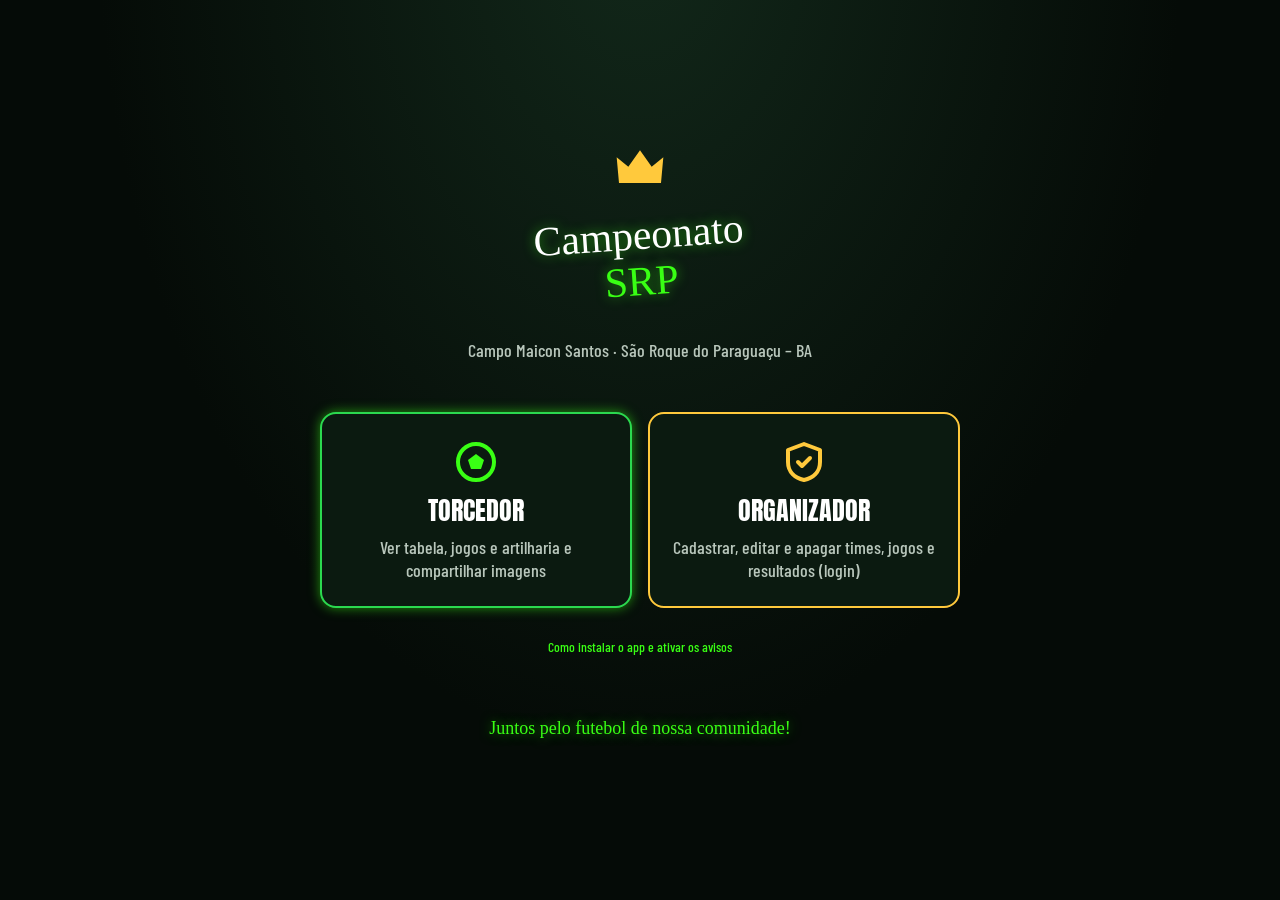
==== index.html @ 354c165e "Tutorial visual para instalar o app e ativar avisos (iPhone e Android) - instalar.html + js/paginas/" ====
<!DOCTYPE html>
<html lang="pt-BR">
<head>
  <meta charset="UTF-8">
  <meta name="viewport" content="width=device-width, initial-scale=1">
  <meta name="theme-color" content="#050B07">
  <meta name="description" content="Tabela, jogos e artilharia do Campeonato SRP – São Roque do Paraguaçu (BA)">
  <meta property="og:type" content="website">
  <meta property="og:title" content="Campeonato SRP">
  <meta property="og:description" content="Tabela, jogos e artilharia em tempo real.">
  <link rel="manifest" href="manifest.webmanifest">
  <link rel="apple-touch-icon" href="assets/icones/icone-192.png">
  <title>Campeonato SRP</title>
  <link rel="preconnect" href="https://fonts.googleapis.com">
  <link rel="preconnect" href="https://fonts.gstatic.com" crossorigin>
  <link href="https://fonts.googleapis.com/css2?family=Anton&family=Barlow+Condensed:wght@500;700;800&family=Permanent+Marker&display=swap" rel="stylesheet">
  <link rel="stylesheet" href="css/tokens.css">
  <link rel="stylesheet" href="css/base.css">
  <link rel="stylesheet" href="css/componentes.css">
</head>
<body class="entrada-corpo">
  <main class="entrada">
    <svg class="entrada__coroa" viewBox="0 0 24 24" aria-hidden="true"><path d="M3 18h18l1-11-5 4-5-7-5 7-5-4z" fill="currentColor"/></svg>
    <h1 class="entrada__titulo">Campeonato<br><em>SRP</em></h1>
    <p class="texto-2">Campo Maicon Santos · São Roque do Paraguaçu – BA</p>

    <div class="entrada__opcoes">
      <a class="entrada__opcao" href="inicio.html">
        <svg viewBox="0 0 24 24" aria-hidden="true"><circle cx="12" cy="12" r="9" fill="none" stroke="currentColor" stroke-width="2"/><path d="M12 8l4 3-1.5 4.5h-5L8 11z" fill="currentColor"/></svg>
        <strong>Torcedor</strong>
        <span>Ver tabela, jogos e artilharia e compartilhar imagens</span>
      </a>
      <a class="entrada__opcao entrada__opcao--adm" href="admin.html">
        <svg viewBox="0 0 24 24" aria-hidden="true"><path d="M12 3l8 3v6c0 5-3.5 8-8 9-4.5-1-8-4-8-9V6z" fill="none" stroke="currentColor" stroke-width="2" stroke-linejoin="round"/><path d="M9 12l2 2 4-4" fill="none" stroke="currentColor" stroke-width="2" stroke-linecap="round" stroke-linejoin="round"/></svg>
        <strong>Organizador</strong>
        <span>Cadastrar, editar e apagar times, jogos e resultados (login)</span>
      </a>
    </div>
    <p class="centro texto-pequeno"><a href="instalar.html">Como instalar o app e ativar os avisos</a></p>
    <p class="rodape-frase">Juntos pelo futebol de nossa comunidade!</p>
  </main>
  <script type="module" src="js/pwa.js"></script>
</body>
</html>
---- css/tokens.css ----
/* Tokens do design system (docs/05-design-system.md). Cores e fontes só via variáveis. */
:root {
  /* Fundos */
  --cor-fundo:            #050B07;
  --cor-fundo-2:          #0B1A10;
  --cor-fundo-3:          #12281A;
  --cor-cabecalho-tabela: #08140C;

  /* Verde neon (identidade) */
  --cor-primaria:         #39FF14;
  --cor-primaria-forte:   #00E33A;
  --cor-primaria-clara:   #A6FF4D;
  --cor-brilho:           0 0 12px rgba(57, 255, 20, .55);

  /* Bordas */
  --cor-borda:            #1F5C2E;
  --cor-borda-neon:       #2BD94F;

  /* Texto */
  --cor-texto:            #FFFFFF;
  --cor-texto-2:          #B9C7BC;
  --cor-texto-inverso:    #04140A;

  /* Pódio */
  --cor-ouro:             #FFC93C;
  --cor-prata:            #D9DEE3;
  --cor-bronze:           #F08A3E;

  /* Estados */
  --cor-positivo:         #39FF14;
  --cor-negativo:         #FF4D4D;
  --cor-neutro:           #B9C7BC;

  /* Sobreposições */
  --cor-overlay:          rgba(5, 11, 7, .85);

  /* Tipografia */
  --fonte-titulo:   'Permanent Marker', 'Bangers', cursive;
  --fonte-destaque: 'Anton', 'Bebas Neue', sans-serif;
  --fonte-corpo:    'Barlow Condensed', 'Oswald', sans-serif;

  /* Espaçamento e forma */
  --raio:        10px;
  --raio-grande: 16px;
  --esp-1: 4px; --esp-2: 8px; --esp-3: 12px; --esp-4: 16px; --esp-5: 24px; --esp-6: 32px;

  /* Layout */
  --altura-header: 56px;
  --altura-nav:    64px;
  --largura-max:   960px;
}
---- css/base.css ----
/* Reset, tipografia e layout geral */
*, *::before, *::after { box-sizing: border-box; }

html { -webkit-text-size-adjust: 100%; }

body {
  margin: 0;
  min-height: 100vh;
  font-family: var(--fonte-corpo);
  font-size: 18px;
  font-weight: 500;
  line-height: 1.3;
  color: var(--cor-texto);
  background:
    radial-gradient(ellipse at 50% -10%, var(--cor-fundo-3) 0%, transparent 60%),
    var(--cor-fundo);
  background-attachment: fixed;
  /* espaço para o header e a navegação inferior fixos */
  padding-top: var(--altura-header);
  padding-bottom: calc(var(--altura-nav) + var(--esp-4));
  overflow-x: hidden;
}

h1, h2, h3 { margin: 0; font-weight: 400; }
h1 { font-family: var(--fonte-titulo); font-size: 2rem; transform: rotate(-4deg); }
h2 { font-family: var(--fonte-destaque); font-size: 1.4rem; text-transform: uppercase; letter-spacing: .02em; }
h3 { font-family: var(--fonte-destaque); font-size: 1.1rem; text-transform: uppercase; }

a { color: var(--cor-primaria); text-decoration: none; }
a:hover { text-decoration: underline; }

img { max-width: 100%; display: block; }

button, input, select, textarea { font: inherit; color: inherit; }

:focus-visible { outline: 2px solid var(--cor-primaria); outline-offset: 2px; }

.conteudo {
  width: 100%;
  max-width: var(--largura-max);
  margin: 0 auto;
  padding: var(--esp-4);
}

.texto-2 { color: var(--cor-texto-2); }
.texto-pequeno { font-size: .85rem; }
.centro { text-align: center; }
.oculto { display: none !important; }

.sr-only {
  position: absolute; width: 1px; height: 1px; margin: -1px; padding: 0;
  overflow: hidden; clip: rect(0, 0, 0, 0); white-space: nowrap; border: 0;
}

@media (min-width: 768px) {
  body { padding-bottom: var(--esp-5); }
}
---- css/componentes.css ----
/* Header, navegação, cards, tabela, botões, toast, escudo */

/* ---------- Header ---------- */
.header {
  position: fixed; top: 0; left: 0; right: 0; z-index: 50;
  height: var(--altura-header);
  display: flex; align-items: center; justify-content: space-between;
  padding: 0 var(--esp-4);
  background: var(--cor-cabecalho-tabela);
  border-bottom: 1px solid var(--cor-borda);
}
.header__marca {
  display: flex; align-items: center; gap: var(--esp-2);
  font-family: var(--fonte-titulo); font-size: 1.25rem; color: var(--cor-texto);
  text-shadow: var(--cor-brilho);
}
.header__marca:hover { text-decoration: none; }
.header__marca svg { width: 24px; height: 24px; color: var(--cor-ouro); }
.header__marca span em { font-style: normal; color: var(--cor-primaria); }
.header .header__nav { display: none; }

/* ---------- Navegação (inferior no mobile, topo no desktop) ---------- */
.nav {
  position: fixed; left: 0; right: 0; bottom: 0; z-index: 50;
  height: var(--altura-nav);
  display: grid; grid-template-columns: repeat(5, 1fr);
  background: var(--cor-cabecalho-tabela);
  border-top: 1px solid var(--cor-borda);
}
.nav__item {
  display: flex; flex-direction: column; align-items: center; justify-content: center;
  gap: 2px; min-height: 44px;
  font-family: var(--fonte-destaque); font-size: .8rem; text-transform: uppercase;
  color: var(--cor-texto-2);
}
.nav__item:hover { text-decoration: none; color: var(--cor-texto); }
.nav__item svg { width: 24px; height: 24px; }
.nav__item--ativo { color: var(--cor-primaria); text-shadow: var(--cor-brilho); }

@media (min-width: 768px) {
  .nav {
    position: static; height: auto; display: flex; gap: var(--esp-2);
    background: none; border: 0;
  }
  .nav__item { flex-direction: row; gap: var(--esp-2); padding: 0 var(--esp-3); font-size: 1rem; }
  .nav__item svg { width: 20px; height: 20px; }
  .nav__item--ativo { border-bottom: 2px solid var(--cor-primaria); }
  .header .header__nav { display: flex; }
  .nav--inferior { display: none; }
}

/* ---------- Faixa de título ---------- */
.faixa {
  display: inline-block;
  margin: var(--esp-3) 0;
  padding: var(--esp-2) var(--esp-5);
  background: var(--cor-primaria-forte);
  color: var(--cor-texto-inverso);
  font-family: var(--fonte-destaque); font-size: 1.3rem; font-style: italic; text-transform: uppercase;
  clip-path: polygon(2% 10%, 98% 0, 100% 50%, 97% 100%, 3% 90%, 0 45%);
}

/* ---------- Card ---------- */
.card {
  background: var(--cor-fundo-2);
  border: 1px solid var(--cor-borda);
  border-radius: var(--raio-grande);
  padding: var(--esp-4);
}
.card + .card { margin-top: var(--esp-3); }
.card--neon { border-color: var(--cor-borda-neon); box-shadow: var(--cor-brilho); }

/* ---------- Selo de status ---------- */
.selo {
  display: inline-block; padding: 2px var(--esp-2);
  border-radius: 999px; border: 1px solid var(--cor-neutro);
  font-family: var(--fonte-destaque); font-size: .7rem; text-transform: uppercase;
  color: var(--cor-neutro);
}
.selo--encerrado { color: var(--cor-primaria); border-color: var(--cor-primaria); }

/* ---------- Escudo ---------- */
.escudo { border-radius: 50%; object-fit: contain; background: var(--cor-fundo-3); flex: none; }
.escudo--32 { width: 32px; height: 32px; }
.escudo--48 { width: 48px; height: 48px; }

/* ---------- Botões ---------- */
.botao {
  display: inline-flex; align-items: center; justify-content: center; gap: var(--esp-2);
  min-height: 44px; padding: 0 var(--esp-5);
  border: 0; border-radius: var(--raio); cursor: pointer;
  background: var(--cor-primaria-forte); color: var(--cor-texto-inverso);
  font-family: var(--fonte-destaque); text-transform: uppercase; letter-spacing: .03em;
}
.botao:hover { text-decoration: none; filter: brightness(1.1); }
.botao:disabled { opacity: .4; cursor: not-allowed; filter: none; }
.botao--secundario {
  background: transparent; color: var(--cor-primaria);
  border: 1px solid var(--cor-borda-neon);
}
.botao--perigo { background: var(--cor-negativo); color: var(--cor-texto); }

.botao-compartilhar {
  position: fixed; right: var(--esp-4); bottom: calc(var(--altura-nav) + var(--esp-3)); z-index: 40;
  box-shadow: var(--cor-brilho);
}
.botao-compartilhar svg { width: 20px; height: 20px; }
@media (min-width: 768px) { .botao-compartilhar { bottom: var(--esp-5); } }

/* ---------- Tabela ---------- */
.tabela-rolagem { overflow-x: auto; border: 1px solid var(--cor-borda-neon); border-radius: var(--raio-grande); }
.tabela { width: 100%; border-collapse: collapse; }
.tabela th, .tabela td { padding: var(--esp-2); text-align: center; border-bottom: 1px solid var(--cor-borda); }
.tabela th {
  background: var(--cor-cabecalho-tabela); color: var(--cor-primaria-clara);
  font-family: var(--fonte-destaque); font-weight: 400; text-transform: uppercase;
}
.tabela tbody tr { background: var(--cor-fundo-2); }
.tabela tbody tr:hover { background: var(--cor-fundo-3); }
.tabela td.time { text-align: left; }
.tabela .pts { color: var(--cor-primaria); font-family: var(--fonte-destaque); font-size: 1.3rem; }
.tabela .positivo { color: var(--cor-positivo); }
.tabela .negativo { color: var(--cor-negativo); }
.tabela .ouro { color: var(--cor-ouro); }
.tabela .prata { color: var(--cor-prata); }
.tabela .bronze { color: var(--cor-bronze); }
@media (max-width: 400px) { .tabela .col-extra { display: none; } }

/* ---------- Carregando / aviso ---------- */
.carregando { padding: var(--esp-6); text-align: center; color: var(--cor-texto-2); }
.aviso {
  padding: var(--esp-4); border: 1px solid var(--cor-ouro); border-radius: var(--raio);
  color: var(--cor-ouro); background: var(--cor-fundo-2);
}

/* ---------- Toast ---------- */
.toast {
  position: fixed; left: 50%; bottom: calc(var(--altura-nav) + var(--esp-4)); z-index: 100;
  transform: translateX(-50%);
  max-width: calc(100vw - 2 * var(--esp-4));
  padding: var(--esp-3) var(--esp-4);
  background: var(--cor-fundo-3); border: 1px solid var(--cor-borda-neon); border-radius: var(--raio);
  box-shadow: var(--cor-brilho);
}
.toast--erro { border-color: var(--cor-negativo); }

/* ---------- Card de jogo ---------- */
.jogo__topo { display: flex; justify-content: space-between; align-items: center; margin-bottom: var(--esp-3); }
.jogo__confronto { display: grid; grid-template-columns: 1fr auto 1fr; align-items: center; gap: var(--esp-2); }
.jogo__time { display: flex; flex-direction: column; align-items: center; gap: var(--esp-1); text-align: center; font-weight: 700; text-transform: uppercase; }
.jogo__centro { display: flex; flex-direction: column; align-items: center; min-width: 72px; }
.jogo__placar { font-family: var(--fonte-destaque); font-size: 2rem; font-weight: 400; color: var(--cor-primaria); white-space: nowrap; }
.jogo__placar span, .jogo__versus { color: var(--cor-texto-2); font-family: var(--fonte-destaque); font-size: 1.4rem; }
.jogo__gols { display: grid; grid-template-columns: 1fr 1fr; gap: var(--esp-3); margin-top: var(--esp-3); padding-top: var(--esp-3); border-top: 1px solid var(--cor-borda); font-size: .95rem; color: var(--cor-texto-2); }
.jogo__gols ul { list-style: none; margin: 0; padding: 0; }
.jogo__gols ul:last-child { text-align: right; }

/* ---------- Chips de rodada ---------- */
.chips { display: flex; gap: var(--esp-2); overflow-x: auto; padding-bottom: var(--esp-2); margin-bottom: var(--esp-3); }
.chip {
  flex: none; min-width: 44px; min-height: 44px; padding: 0 var(--esp-3);
  border: 1px solid var(--cor-borda); border-radius: 999px; cursor: pointer;
  background: var(--cor-fundo-2); color: var(--cor-texto-2);
  font-family: var(--fonte-destaque); text-transform: uppercase;
}
.chip--ativo { background: var(--cor-primaria-forte); color: var(--cor-texto-inverso); border-color: var(--cor-primaria-forte); }

/* ---------- Artilharia ---------- */
.lista { list-style: none; margin: 0; padding: 0; display: grid; gap: var(--esp-2); }
.artilheiro { display: grid; grid-template-columns: 40px 1fr auto; align-items: center; gap: var(--esp-3); min-height: 56px; padding: var(--esp-2) var(--esp-3); background: var(--cor-fundo-2); border: 1px solid var(--cor-borda); border-radius: var(--raio); }
.artilheiro--ouro { border-color: var(--cor-ouro); }
.artilheiro__pos { font-family: var(--fonte-destaque); font-size: 1.3rem; text-align: center; }
.artilheiro__nome { font-size: 1.25rem; font-weight: 700; text-transform: uppercase; }
.artilheiro__time { display: flex; align-items: center; gap: var(--esp-2); color: var(--cor-texto-2); font-size: .9rem; }
.artilheiro__time .escudo { width: 20px; height: 20px; }
.artilheiro__gols { font-family: var(--fonte-destaque); font-size: 1.8rem; color: var(--cor-primaria); }
.pos svg { width: 20px; height: 20px; vertical-align: -3px; }
.ouro { color: var(--cor-ouro); } .prata { color: var(--cor-prata); } .bronze { color: var(--cor-bronze); }

/* ---------- Formulário simples ---------- */
.filtro { display: block; margin-bottom: var(--esp-3); }
.filtro select { min-height: 44px; width: 100%; padding: 0 var(--esp-3); background: var(--cor-fundo-2); border: 1px solid var(--cor-borda); border-radius: var(--raio); }

/* ---------- Início ---------- */
.hero { text-align: center; }
.hero h1 { font-size: 2.2rem; line-height: 1.1; margin: var(--esp-3) 0; text-shadow: var(--cor-brilho); }
.hero__info { display: grid; gap: var(--esp-2); grid-template-columns: 1fr 1fr; text-align: left; }
.hero__info small { display: block; color: var(--cor-primaria); font-family: var(--fonte-destaque); text-transform: uppercase; font-size: .75rem; }
.secao { margin-top: var(--esp-5); }
.secao > h3 { margin-bottom: var(--esp-3); color: var(--cor-primaria-clara); }
.rodape-frase { margin-top: var(--esp-6); text-align: center; font-family: var(--fonte-titulo); color: var(--cor-primaria); text-shadow: var(--cor-brilho); }

/* ---------- Admin: formulários e diálogo ---------- */
.admin__topo { display: flex; justify-content: space-between; align-items: center; margin-bottom: var(--esp-3); }
.admin__time--inativo { opacity: .55; }
.admin__time { grid-template-columns: 48px 1fr auto; }

.form { display: grid; gap: var(--esp-3); }
.campo { display: grid; gap: var(--esp-1); color: var(--cor-texto-2); font-size: .95rem; }
.campo input, .campo select {
  min-height: 44px; padding: 0 var(--esp-3); width: 100%;
  background: var(--cor-fundo); border: 1px solid var(--cor-borda); border-radius: var(--raio); color: var(--cor-texto);
}
.campo--check { display: flex; align-items: center; gap: var(--esp-2); }
.campo--check input { width: 20px; min-height: 20px; }
.form__acoes { display: flex; flex-wrap: wrap; justify-content: flex-end; gap: var(--esp-2); margin-top: var(--esp-3); }

.dialogo {
  width: min(560px, calc(100vw - 2 * var(--esp-3))); max-height: 92vh; overflow-y: auto;
  padding: var(--esp-4); color: var(--cor-texto);
  background: var(--cor-fundo-2); border: 1px solid var(--cor-borda-neon); border-radius: var(--raio-grande);
}
.dialogo::backdrop { background: var(--cor-overlay); }

.placar-form { display: grid; grid-template-columns: 1fr auto auto auto 1fr; align-items: center; gap: var(--esp-2); }
.placar-input { width: 56px; min-height: 52px; text-align: center; font-family: var(--fonte-destaque); font-size: 1.6rem; background: var(--cor-fundo); border: 1px solid var(--cor-borda-neon); border-radius: var(--raio); color: var(--cor-primaria); }
.gols-time { border: 1px solid var(--cor-borda); border-radius: var(--raio); padding: var(--esp-3); display: grid; gap: var(--esp-2); }
.gols-time legend { font-family: var(--fonte-destaque); text-transform: uppercase; padding: 0 var(--esp-2); }
.soma--ok { color: var(--cor-positivo); } .soma--erro { color: var(--cor-negativo); }
.gol-linha { display: grid; grid-template-columns: 1fr 56px auto 44px; gap: var(--esp-2); align-items: center; }
.gol-nome, .gol-qtd { min-height: 44px; min-width: 0; padding: 0 var(--esp-2); background: var(--cor-fundo); border: 1px solid var(--cor-borda); border-radius: var(--raio); color: var(--cor-texto); }
.gol-contra { display: flex; align-items: center; gap: var(--esp-1); font-size: .85rem; color: var(--cor-texto-2); }
.gol-remover { padding: 0; min-width: 44px; }

/* ---------- Tela de entrada (escolha de perfil) ---------- */
body.entrada-corpo { padding: 0; }
.entrada { min-height: 100vh; display: flex; flex-direction: column; align-items: center; justify-content: center; gap: var(--esp-4); padding: var(--esp-5) var(--esp-4); text-align: center; }
.entrada__coroa { width: 56px; height: 56px; color: var(--cor-ouro); }
.entrada__titulo { font-size: 2.6rem; line-height: 1.1; text-shadow: var(--cor-brilho); }
.entrada__titulo em { font-style: normal; color: var(--cor-primaria); }
.entrada__opcoes { display: grid; gap: var(--esp-4); width: 100%; max-width: 520px; margin-top: var(--esp-4); }
@media (min-width: 640px) { .entrada__opcoes { grid-template-columns: 1fr 1fr; max-width: 640px; } }
.entrada__opcao { display: flex; flex-direction: column; align-items: center; gap: var(--esp-2); min-height: 44px; padding: var(--esp-5) var(--esp-4); color: var(--cor-texto); background: var(--cor-fundo-2); border: 2px solid var(--cor-borda-neon); border-radius: var(--raio-grande); box-shadow: var(--cor-brilho); }
.entrada__opcao:hover { text-decoration: none; background: var(--cor-fundo-3); }
.entrada__opcao svg { width: 48px; height: 48px; color: var(--cor-primaria); }
.entrada__opcao strong { font-family: var(--fonte-destaque); font-weight: 400; font-size: 1.6rem; text-transform: uppercase; }
.entrada__opcao span { color: var(--cor-texto-2); }
.entrada__opcao--adm { border-color: var(--cor-ouro); box-shadow: none; }
.entrada__opcao--adm svg { color: var(--cor-ouro); }

/* ---------- Botão sair (header) ---------- */
.header__sair {
  display: inline-flex; align-items: center; min-height: 44px; padding: 0 var(--esp-3);
  border: 1px solid var(--cor-borda-neon); border-radius: var(--raio);
  font-family: var(--fonte-destaque); font-size: .9rem; text-transform: uppercase; color: var(--cor-primaria);
}
.header__sair:hover { text-decoration: none; background: var(--cor-fundo-3); }
@media (min-width: 768px) { .header__sair { margin-left: var(--esp-3); } }

/* ---------- Esqueleto de carregamento ---------- */
.esqueleto { display: grid; gap: var(--esp-3); }
.esqueleto__bloco { display: block; height: 72px; border-radius: var(--raio-grande); background: linear-gradient(90deg, var(--cor-fundo-2) 25%, var(--cor-fundo-3) 50%, var(--cor-fundo-2) 75%); background-size: 200% 100%; animation: esqueleto 1.4s ease-in-out infinite; }
@keyframes esqueleto { from { background-position: 200% 0; } to { background-position: -200% 0; } }
@media (prefers-reduced-motion: reduce) { .esqueleto__bloco { animation: none; } .selo--aovivo { animation: none; } }

/* ---------- Ao vivo ---------- */
.selo--aovivo { color: var(--cor-texto); background: var(--cor-negativo); border-color: var(--cor-negativo); animation: pulsar 1.6s ease-in-out infinite; }
@keyframes pulsar { 50% { opacity: .55; } }
.aovivo { margin-top: var(--esp-3); padding-top: var(--esp-3); border-top: 1px solid var(--cor-borda); display: grid; gap: var(--esp-2); }
.aovivo__controles { display: grid; grid-template-columns: 1fr 1fr; gap: var(--esp-3); }
.aovivo__time { display: grid; grid-template-columns: 1fr 1fr; gap: var(--esp-2); }
.aovivo__time > span { grid-column: 1 / -1; text-align: center; text-transform: uppercase; }
.aovivo__time .botao { padding: 0 var(--esp-2); min-height: 52px; font-size: 1.1rem; }

.time__nome { display: inline-flex; align-items: center; gap: var(--esp-2); font-weight: 700; text-transform: uppercase; }

/* ---------- Mural ---------- */
.campo textarea { min-height: 88px; padding: var(--esp-2) var(--esp-3); width: 100%; background: var(--cor-fundo); border: 1px solid var(--cor-borda); border-radius: var(--raio); color: var(--cor-texto); resize: vertical; }
.mural__barra { display: flex; flex-wrap: wrap; align-items: center; justify-content: space-between; gap: var(--esp-2); margin-bottom: var(--esp-4); }
.mural__quem { color: var(--cor-texto-2); }
.mural__quem strong { color: var(--cor-primaria); }
.link-botao { padding: 0; border: 0; background: none; color: var(--cor-primaria); text-decoration: underline; cursor: pointer; }

.post { padding: 0; overflow: hidden; }
.post__topo { display: flex; align-items: center; gap: var(--esp-3); padding: var(--esp-3) var(--esp-4); }
.post__topo > div { flex: 1; min-width: 0; }
.post__topo strong { display: block; font-family: var(--fonte-destaque); font-weight: 400; text-transform: uppercase; }
.post__org { display: grid; place-items: center; width: 32px; height: 32px; border-radius: 50%; background: var(--cor-fundo-3); color: var(--cor-ouro); flex: none; }
.post__org svg { width: 18px; height: 18px; }
.post__foto { width: 100%; max-height: 80vh; object-fit: cover; background: var(--cor-fundo-3); }
.post__corpo { padding: var(--esp-3) var(--esp-4); }
.post__descricao { margin: 0 0 var(--esp-2); white-space: pre-line; overflow-wrap: anywhere; }
.post__jogo { display: inline-block; margin-bottom: var(--esp-2); padding: 2px var(--esp-3); border: 1px solid var(--cor-borda); border-radius: 999px; font-size: .85rem; color: var(--cor-texto-2); }
.post__comentarios { padding: 0 var(--esp-4) var(--esp-4); }
.comentario { display: flex; gap: var(--esp-2); align-items: flex-start; margin: 0 0 var(--esp-2); overflow-wrap: anywhere; }
.comentario > span { flex: 1; min-width: 0; }
.comentario strong { color: var(--cor-primaria-clara); }
.comentario small { color: var(--cor-texto-2); margin-left: var(--esp-1); }
.comentario__apagar { min-width: 44px; min-height: 44px; border: 0; background: none; color: var(--cor-negativo); cursor: pointer; font-size: 1.1rem; }
.post__comentar { display: grid; grid-template-columns: 1fr auto; gap: var(--esp-2); margin-top: var(--esp-2); }
.post__comentar input { min-height: 44px; min-width: 0; padding: 0 var(--esp-3); background: var(--cor-fundo); border: 1px solid var(--cor-borda); border-radius: var(--raio); color: var(--cor-texto); }
.post__comentar input[name="nome"] { grid-column: 1 / -1; }
.post__previa { max-height: 220px; width: 100%; object-fit: contain; border-radius: var(--raio); background: var(--cor-fundo); }
.admin__codigo { margin-top: var(--esp-1); font-size: .9rem; color: var(--cor-texto-2); }
.admin__codigo code { color: var(--cor-primaria); font-weight: 800; letter-spacing: .05em; }

/* Engrenagem discreta do card (só no painel do organizador) e menu de ações do jogo */
.jogo__topo-dir { display: flex; align-items: center; gap: var(--esp-2); }
.engrenagem { display: inline-grid; place-items: center; width: 36px; height: 36px; padding: 0; border: 0; border-radius: 50%; background: none; color: var(--cor-texto-2); cursor: pointer; }
.engrenagem svg { width: 20px; height: 20px; }
.engrenagem:hover, .engrenagem:focus-visible { color: var(--cor-primaria); background: var(--cor-borda); }
.menu-jogo { min-width: min(320px, 80vw); }
.menu-jogo h2 { text-align: center; }
.menu-jogo .botao { width: 100%; min-height: 48px; }
.menu-jogo .link-botao { justify-self: center; padding: var(--esp-2); }

/* Topo do painel mais enxuto no celular */
.admin__topo { gap: var(--esp-2); }
.admin__topo .botao { min-height: 40px; padding: 0 var(--esp-3); font-size: .95rem; }
.admin__topo .form__acoes { margin-top: 0; flex-wrap: nowrap; }

/* Página do time, destaque do início e avisos */
.escudo--96 { width: 96px; height: 96px; }
a.time__nome { color: var(--cor-texto); }
.secao--destaque { border-left: 3px solid var(--cor-primaria); padding-left: var(--esp-3); }
.time-topo { display: flex; align-items: center; gap: var(--esp-4); }
.time-topo h2 { margin: 0; text-transform: uppercase; }
.time-topo p { margin: var(--esp-1) 0 0; }
.forma { display: flex; gap: var(--esp-1); margin-top: var(--esp-2); }
.forma__item { display: inline-grid; place-items: center; width: 26px; height: 26px; border-radius: 50%; font-family: var(--fonte-destaque); font-size: .8rem; color: var(--cor-texto-inverso); }
.forma__item--v { background: var(--cor-positivo); }
.forma__item--e { background: var(--cor-neutro); }
.forma__item--d { background: var(--cor-negativo); }
.estatisticas { display: grid; grid-template-columns: repeat(4, 1fr); gap: var(--esp-2); margin: var(--esp-3) 0; }
.estatisticas__item { display: grid; place-items: center; padding: var(--esp-2); border: 1px solid var(--cor-borda); border-radius: var(--raio); }
.estatisticas__item strong { font-family: var(--fonte-destaque); font-size: 1.3rem; }
.estatisticas__item small { color: var(--cor-texto-2); text-transform: uppercase; }
.avisos { display: flex; flex-wrap: wrap; align-items: center; gap: var(--esp-3); margin: var(--esp-3) 0; }
.avisos .texto-2 { flex: 1 1 200px; }
.avisos .botao { white-space: nowrap; }

/* Tutorial de instalação */
.passos { list-style: none; margin: var(--esp-4) 0; padding: 0; display: grid; gap: var(--esp-3); }
.passo { display: grid; grid-template-columns: 32px 56px 1fr; align-items: center; gap: var(--esp-3); padding: var(--esp-3); border: 1px solid var(--cor-borda); border-radius: var(--raio); background: var(--cor-fundo-2); }
.passo__numero { display: grid; place-items: center; width: 32px; height: 32px; border-radius: 50%; background: var(--cor-primaria); color: var(--cor-texto-inverso); font-family: var(--fonte-destaque); }
.passo__figura { display: grid; place-items: center; width: 56px; height: 56px; border-radius: var(--raio); border: 1px solid var(--cor-borda); color: var(--cor-primaria); }
.passo__figura svg { width: 30px; height: 30px; }
.passo strong { font-size: 1.1rem; }
.passo b { color: var(--cor-primaria); }
.passo p { margin: var(--esp-1) 0 0; }
.ajuda { margin: var(--esp-4) 0; padding: var(--esp-3); border: 1px solid var(--cor-borda); border-radius: var(--raio); }
.ajuda summary { cursor: pointer; font-weight: 700; }
.ajuda ul { margin: var(--esp-2) 0 0; padding-left: var(--esp-4); color: var(--cor-texto-2); }
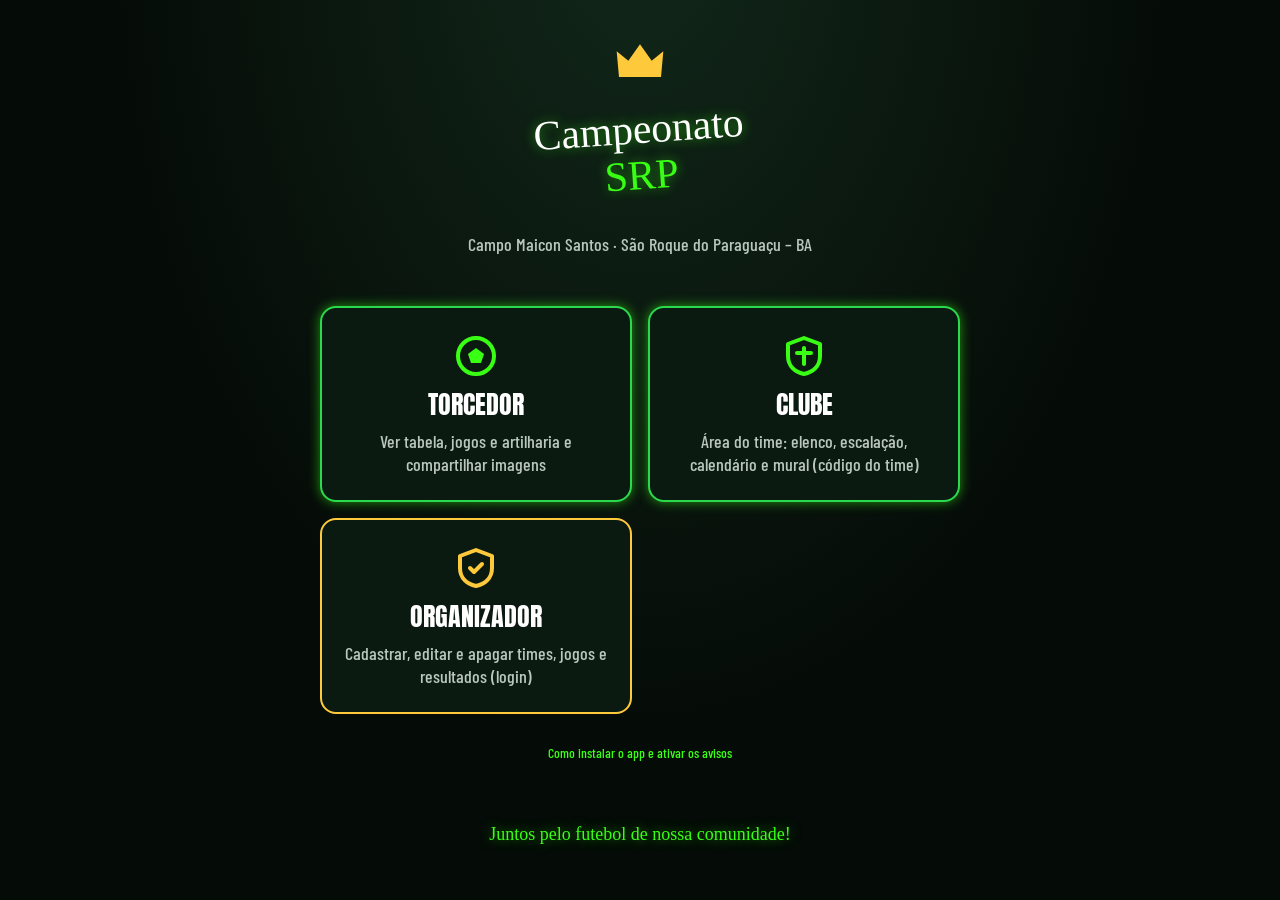
==== commit d23be119: "Area do clube: elenco com foto, escalacao compartilhavel e acesso por codigo; painel do Adm abre apo" ====
--- a/index.html
+++ b/index.html
@@ -30,6 +30,11 @@
         <strong>Torcedor</strong>
         <span>Ver tabela, jogos e artilharia e compartilhar imagens</span>
       </a>
+      <a class="entrada__opcao entrada__opcao--clube" href="clube.html">
+        <svg viewBox="0 0 24 24" aria-hidden="true"><path d="M12 3l8 3v6c0 5-3.5 8-8 9-4.5-1-8-4-8-9V6z" fill="none" stroke="currentColor" stroke-width="2" stroke-linejoin="round"/><path d="M12 8v8M8.5 10.5h7" fill="none" stroke="currentColor" stroke-width="2" stroke-linecap="round"/></svg>
+        <strong>Clube</strong>
+        <span>Área do time: elenco, escalação, calendário e mural (código do time)</span>
+      </a>
       <a class="entrada__opcao entrada__opcao--adm" href="admin.html">
         <svg viewBox="0 0 24 24" aria-hidden="true"><path d="M12 3l8 3v6c0 5-3.5 8-8 9-4.5-1-8-4-8-9V6z" fill="none" stroke="currentColor" stroke-width="2" stroke-linejoin="round"/><path d="M9 12l2 2 4-4" fill="none" stroke="currentColor" stroke-width="2" stroke-linecap="round" stroke-linejoin="round"/></svg>
         <strong>Organizador</strong>
--- a/css/tokens.css
+++ b/css/tokens.css
@@ -17,6 +17,10 @@
   --cor-borda-neon:       #2BD94F;
 
   /* Texto */
+  --cor-gramado:          #0E5A2A;
+  --cor-gramado-2:        #0B4A22;
+  --cor-linha-campo:      rgba(255, 255, 255, .55);
+  --cor-vaga-vazia:       rgba(0, 0, 0, .25);
   --cor-texto:            #FFFFFF;
   --cor-texto-2:          #B9C7BC;
   --cor-texto-inverso:    #04140A;
--- a/css/componentes.css
+++ b/css/componentes.css
@@ -341,3 +341,57 @@
 .ajuda { margin: var(--esp-4) 0; padding: var(--esp-3); border: 1px solid var(--cor-borda); border-radius: var(--raio); }
 .ajuda summary { cursor: pointer; font-weight: 700; }
 .ajuda ul { margin: var(--esp-2) 0 0; padding-left: var(--esp-4); color: var(--cor-texto-2); }
+
+/* Sino de avisos no cabeçalho */
+.header__sino {
+  position: relative; display: inline-grid; place-items: center; width: 44px; height: 44px; margin-left: auto; margin-right: var(--esp-2);
+  padding: 0; border: 1px solid var(--cor-borda); border-radius: 50%; background: none; color: var(--cor-texto-2); cursor: pointer;
+}
+.header__sino svg { width: 22px; height: 22px; }
+.header__sino--ativo { color: var(--cor-primaria); border-color: var(--cor-borda-neon); }
+.header__sino--ativo::after { content: ''; position: absolute; top: 8px; right: 9px; width: 9px; height: 9px; border-radius: 50%; background: var(--cor-primaria); border: 2px solid var(--cor-fundo); }
+
+/* ---------- Área do clube ---------- */
+.escolha-times { display: grid; grid-template-columns: repeat(2, 1fr); gap: var(--esp-2); }
+.escolha-time { display: flex; align-items: center; gap: var(--esp-2); padding: var(--esp-2); border: 1px solid var(--cor-borda); border-radius: var(--raio); cursor: pointer; font-weight: 700; text-transform: uppercase; font-size: .9rem; }
+.escolha-time input { position: absolute; opacity: 0; pointer-events: none; }
+.escolha-time:has(input:checked) { border-color: var(--cor-primaria); background: var(--cor-fundo-3); box-shadow: var(--cor-brilho); }
+.escolha-time:has(input:focus-visible) { outline: 2px solid var(--cor-primaria); }
+.tabela tbody tr.linha--destaque { background: var(--cor-fundo-3); outline: 2px solid var(--cor-primaria); outline-offset: -2px; }
+.chips--quebra { flex-wrap: wrap; overflow: visible; }
+.form__linha { display: grid; grid-template-columns: 1fr 1fr; gap: var(--esp-3); }
+
+.avatar { width: 48px; height: 48px; flex: none; border-radius: 50%; object-fit: cover; border: 2px solid var(--cor-borda-neon); background: var(--cor-fundo-3); }
+.avatar--vazio { display: inline-grid; place-items: center; font-family: var(--fonte-destaque); color: var(--cor-primaria); }
+.avatar--grande { width: 120px; height: 120px; justify-self: center; }
+.elenco__item { display: flex; align-items: center; gap: var(--esp-3); padding: var(--esp-2) var(--esp-3); }
+.elenco__nome { flex: 1; display: grid; min-width: 0; }
+.elenco__nome strong { overflow: hidden; text-overflow: ellipsis; white-space: nowrap; }
+
+.lista-escolha { display: grid; gap: var(--esp-2); max-height: 55vh; overflow-y: auto; }
+.lista-escolha__item { display: flex; align-items: center; gap: var(--esp-3); padding: var(--esp-2); text-align: left; border: 1px solid var(--cor-borda); border-radius: var(--raio); background: var(--cor-fundo-2); color: var(--cor-texto); cursor: pointer; }
+.lista-escolha__item span { display: grid; }
+.lista-escolha__item--ativo { border-color: var(--cor-primaria); }
+
+/* Campo (vertical, ataque em cima) */
+.campo {
+  position: relative; width: 100%; aspect-ratio: 2 / 3; margin: var(--esp-3) 0; border-radius: var(--raio);
+  border: 2px solid var(--cor-linha-campo);
+  background: repeating-linear-gradient(180deg, var(--cor-gramado) 0 10%, var(--cor-gramado-2) 10% 20%);
+}
+.campo__linha--meio { position: absolute; left: 0; right: 0; top: 50%; border-top: 2px solid var(--cor-linha-campo); }
+.campo__circulo { position: absolute; left: 50%; top: 50%; width: 28%; aspect-ratio: 1; transform: translate(-50%, -50%); border: 2px solid var(--cor-linha-campo); border-radius: 50%; }
+.campo__area, .campo__pequena { position: absolute; left: 50%; transform: translateX(-50%); border: 2px solid var(--cor-linha-campo); }
+.campo__area { width: 56%; height: 15%; }
+.campo__pequena { width: 26%; height: 6%; }
+.campo__area--topo, .campo__pequena--topo { top: -2px; }
+.campo__area--base, .campo__pequena--base { bottom: -2px; }
+.campo__vaga {
+  position: absolute; transform: translate(-50%, -50%); display: grid; justify-items: center; gap: 2px; width: 72px;
+  padding: 0; border: 0; background: none; color: var(--cor-texto); cursor: pointer; font: inherit;
+}
+.campo__foto { width: 46px; height: 46px; border-radius: 50%; object-fit: cover; border: 2px solid var(--cor-texto); background: var(--cor-fundo-2); display: inline-grid; place-items: center; font-family: var(--fonte-destaque); color: var(--cor-primaria); }
+.campo__foto--vazio { border-style: dashed; color: var(--cor-texto); background: var(--cor-vaga-vazia); font-size: 1.4rem; }
+.campo__nome { max-width: 72px; padding: 0 4px; border-radius: 4px; background: var(--cor-fundo); font-size: .72rem; font-weight: 700; text-transform: uppercase; white-space: nowrap; overflow: hidden; text-overflow: ellipsis; }
+.campo__nome b { color: var(--cor-primaria); }
+.campo__vaga--vazia .campo__nome { background: none; color: var(--cor-texto-2); }
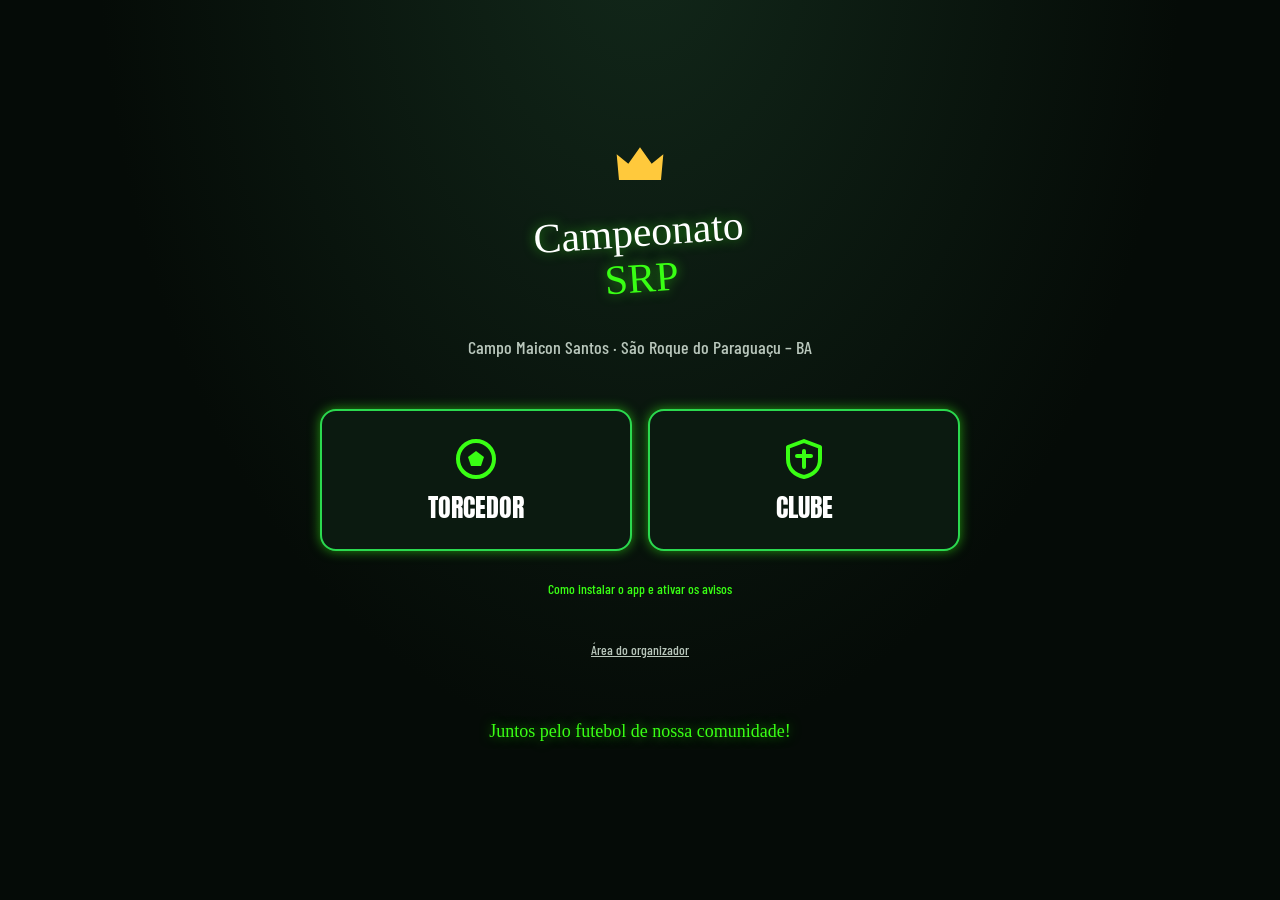
==== commit 13ed2d18: "Tela inicial: so Torcedor e Clube em destaque; organizador vira link discreto (sw v10) Co-Authored-B" ====
--- a/index.html
+++ b/index.html
@@ -28,20 +28,14 @@
       <a class="entrada__opcao" href="inicio.html">
         <svg viewBox="0 0 24 24" aria-hidden="true"><circle cx="12" cy="12" r="9" fill="none" stroke="currentColor" stroke-width="2"/><path d="M12 8l4 3-1.5 4.5h-5L8 11z" fill="currentColor"/></svg>
         <strong>Torcedor</strong>
-        <span>Ver tabela, jogos e artilharia e compartilhar imagens</span>
       </a>
       <a class="entrada__opcao entrada__opcao--clube" href="clube.html">
         <svg viewBox="0 0 24 24" aria-hidden="true"><path d="M12 3l8 3v6c0 5-3.5 8-8 9-4.5-1-8-4-8-9V6z" fill="none" stroke="currentColor" stroke-width="2" stroke-linejoin="round"/><path d="M12 8v8M8.5 10.5h7" fill="none" stroke="currentColor" stroke-width="2" stroke-linecap="round"/></svg>
         <strong>Clube</strong>
-        <span>Área do time: elenco, escalação, calendário e mural (código do time)</span>
-      </a>
-      <a class="entrada__opcao entrada__opcao--adm" href="admin.html">
-        <svg viewBox="0 0 24 24" aria-hidden="true"><path d="M12 3l8 3v6c0 5-3.5 8-8 9-4.5-1-8-4-8-9V6z" fill="none" stroke="currentColor" stroke-width="2" stroke-linejoin="round"/><path d="M9 12l2 2 4-4" fill="none" stroke="currentColor" stroke-width="2" stroke-linecap="round" stroke-linejoin="round"/></svg>
-        <strong>Organizador</strong>
-        <span>Cadastrar, editar e apagar times, jogos e resultados (login)</span>
       </a>
     </div>
     <p class="centro texto-pequeno"><a href="instalar.html">Como instalar o app e ativar os avisos</a></p>
+    <p class="centro texto-pequeno"><a class="entrada__organizador" href="admin.html">Área do organizador</a></p>
     <p class="rodape-frase">Juntos pelo futebol de nossa comunidade!</p>
   </main>
   <script type="module" src="js/pwa.js"></script>
--- a/css/componentes.css
+++ b/css/componentes.css
@@ -395,3 +395,4 @@
 .campo__nome { max-width: 72px; padding: 0 4px; border-radius: 4px; background: var(--cor-fundo); font-size: .72rem; font-weight: 700; text-transform: uppercase; white-space: nowrap; overflow: hidden; text-overflow: ellipsis; }
 .campo__nome b { color: var(--cor-primaria); }
 .campo__vaga--vazia .campo__nome { background: none; color: var(--cor-texto-2); }
+.entrada__organizador { color: var(--cor-texto-2); text-decoration: underline; }
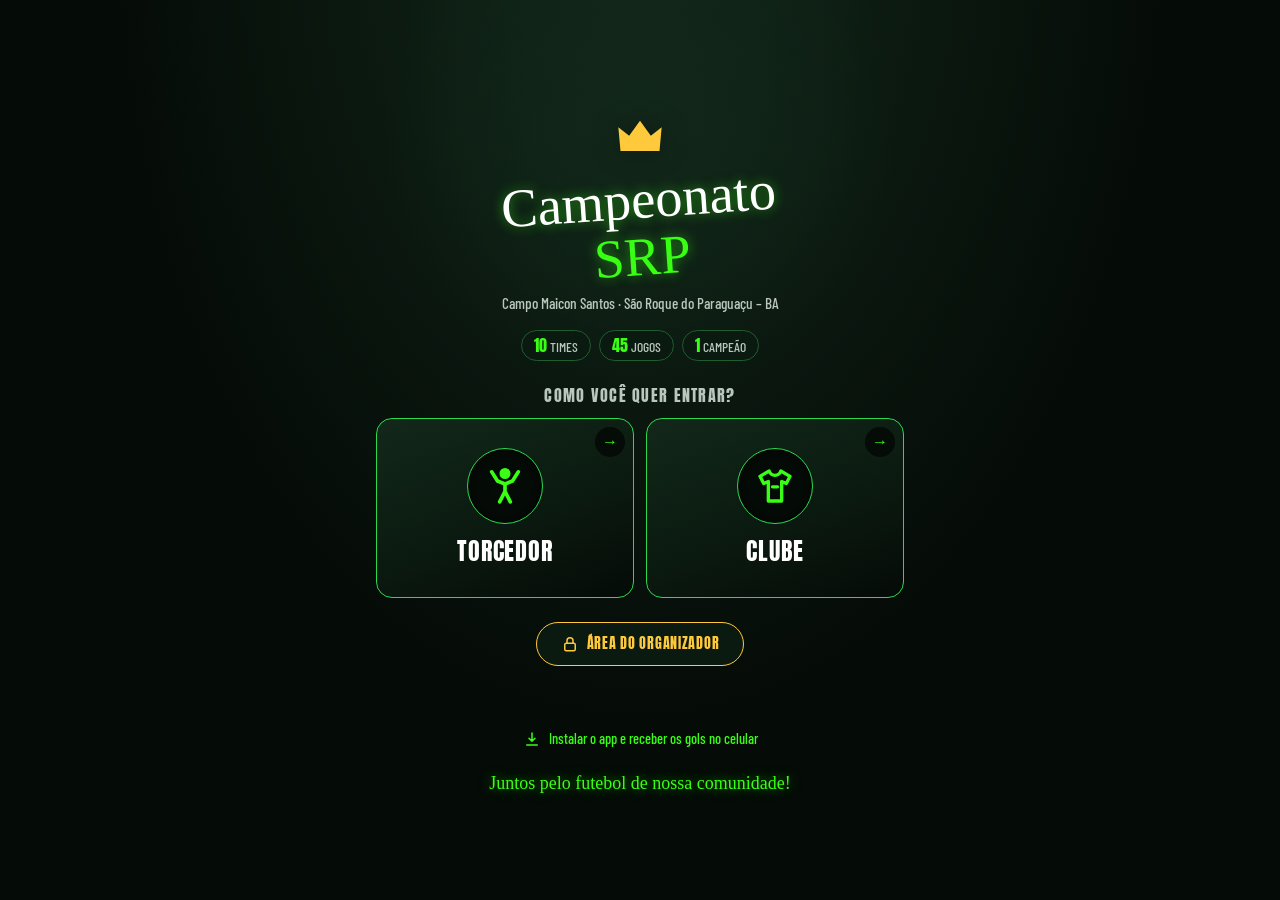
==== commit 93e7057c: "Tela inicial redesenhada: marca, jogo de agora, escolha com icones de torcida e camisa, organizador " ====
--- a/index.html
+++ b/index.html
@@ -8,6 +8,11 @@
   <meta property="og:type" content="website">
   <meta property="og:title" content="Campeonato SRP">
   <meta property="og:description" content="Tabela, jogos e artilharia em tempo real.">
+  <meta property="og:url" content="https://projectpci.github.io/campeonato-sanroquense/">
+  <meta property="og:image" content="https://projectpci.github.io/campeonato-sanroquense/assets/compartilhar.jpg">
+  <meta property="og:image:width" content="1200">
+  <meta property="og:image:height" content="630">
+  <meta name="twitter:card" content="summary_large_image">
   <link rel="manifest" href="manifest.webmanifest">
   <link rel="apple-touch-icon" href="assets/icones/icone-192.png">
   <title>Campeonato SRP</title>
@@ -20,24 +25,52 @@
 </head>
 <body class="entrada-corpo">
   <main class="entrada">
-    <svg class="entrada__coroa" viewBox="0 0 24 24" aria-hidden="true"><path d="M3 18h18l1-11-5 4-5-7-5 7-5-4z" fill="currentColor"/></svg>
-    <h1 class="entrada__titulo">Campeonato<br><em>SRP</em></h1>
-    <p class="texto-2">Campo Maicon Santos · São Roque do Paraguaçu – BA</p>
+    <span class="entrada__brilho" aria-hidden="true"></span>
 
-    <div class="entrada__opcoes">
-      <a class="entrada__opcao" href="inicio.html">
-        <svg viewBox="0 0 24 24" aria-hidden="true"><circle cx="12" cy="12" r="9" fill="none" stroke="currentColor" stroke-width="2"/><path d="M12 8l4 3-1.5 4.5h-5L8 11z" fill="currentColor"/></svg>
-        <strong>Torcedor</strong>
-      </a>
-      <a class="entrada__opcao entrada__opcao--clube" href="clube.html">
-        <svg viewBox="0 0 24 24" aria-hidden="true"><path d="M12 3l8 3v6c0 5-3.5 8-8 9-4.5-1-8-4-8-9V6z" fill="none" stroke="currentColor" stroke-width="2" stroke-linejoin="round"/><path d="M12 8v8M8.5 10.5h7" fill="none" stroke="currentColor" stroke-width="2" stroke-linecap="round"/></svg>
-        <strong>Clube</strong>
-      </a>
-    </div>
-    <p class="centro texto-pequeno"><a href="instalar.html">Como instalar o app e ativar os avisos</a></p>
-    <p class="centro texto-pequeno"><a class="entrada__organizador" href="admin.html">Área do organizador</a></p>
+    <header class="entrada__marca">
+      <svg class="entrada__coroa" viewBox="0 0 24 24" aria-hidden="true"><path d="M3 18h18l1-11-5 4-5-7-5 7-5-4z" fill="currentColor"/></svg>
+      <h1 class="entrada__titulo">Campeonato <em>SRP</em></h1>
+      <p class="entrada__local">Campo Maicon Santos · São Roque do Paraguaçu – BA</p>
+      <ul class="entrada__numeros" aria-label="O campeonato">
+        <li><b>10</b> times</li><li><b>45</b> jogos</li><li><b>1</b> campeão</li>
+      </ul>
+    </header>
+
+    <a class="entrada__agora oculto" id="entrada-agora" href="inicio.html"></a>
+
+    <section class="entrada__escolha" aria-labelledby="pergunta">
+      <h2 class="entrada__pergunta" id="pergunta">Como você quer entrar?</h2>
+      <div class="entrada__opcoes">
+        <a class="entrada__opcao" href="inicio.html" data-perfil="torcedor">
+          <span class="entrada__icone" aria-hidden="true">
+            <svg viewBox="0 0 24 24" fill="none" stroke="currentColor" stroke-width="2.2" stroke-linecap="round" stroke-linejoin="round"><circle cx="12" cy="4.5" r="2.2" fill="currentColor"/><path d="M4 3.5l3.5 5.5 4.5 1.8 4.5-1.8L20 3.5"/><path d="M12 10.8v4.4l-3.2 6.3M12 15.2l3.2 6.3"/></svg>
+          </span>
+          <strong>Torcedor</strong>
+          <span class="entrada__seta" aria-hidden="true">→</span>
+        </a>
+        <a class="entrada__opcao" href="clube.html" data-perfil="clube">
+          <span class="entrada__icone" aria-hidden="true">
+            <svg viewBox="0 0 24 24" fill="none" stroke="currentColor" stroke-width="2" stroke-linejoin="round"><path d="M8.5 3L3 6.2l2.2 4.3 2.8-1.2V21h8V9.3l2.8 1.2L21 6.2 15.5 3c-.6 1.6-1.9 2.6-3.5 2.6S9.1 4.6 8.5 3z"/><path d="M10.5 12.5h3" stroke-linecap="round"/></svg>
+          </span>
+          <strong>Clube</strong>
+          <span class="entrada__seta" aria-hidden="true">→</span>
+        </a>
+      </div>
+    </section>
+
+    <a class="entrada__adm" href="admin.html">
+      <svg viewBox="0 0 24 24" aria-hidden="true" fill="none" stroke="currentColor" stroke-width="2" stroke-linecap="round" stroke-linejoin="round"><rect x="5" y="11" width="14" height="10" rx="2"/><path d="M8 11V7.5a4 4 0 018 0V11"/></svg>
+      Área do organizador
+    </a>
+
+    <div class="entrada__escudos" aria-hidden="true"><div class="entrada__faixa" id="entrada-escudos"></div></div>
+
+    <a class="entrada__instalar" href="instalar.html">
+      <svg viewBox="0 0 24 24" aria-hidden="true" fill="none" stroke="currentColor" stroke-width="2" stroke-linecap="round" stroke-linejoin="round"><path d="M12 4v11M8 11l4 4 4-4M5 20h14"/></svg>
+      Instalar o app e receber os gols no celular
+    </a>
     <p class="rodape-frase">Juntos pelo futebol de nossa comunidade!</p>
   </main>
-  <script type="module" src="js/pwa.js"></script>
+  <script type="module" src="js/paginas/entrada.js"></script>
 </body>
 </html>
--- a/css/tokens.css
+++ b/css/tokens.css
@@ -21,6 +21,12 @@
   --cor-gramado-2:        #0B4A22;
   --cor-linha-campo:      rgba(255, 255, 255, .55);
   --cor-vaga-vazia:       rgba(0, 0, 0, .25);
+  --cor-sombra:           rgba(0, 0, 0, .45);
+  /* cores das linhas (cartas do elenco e posições) */
+  --cor-pos-gol:          #F5C518;
+  --cor-pos-def:          #3FA9F5;
+  --cor-pos-mei:          #39FF14;
+  --cor-pos-ata:          #FF4D4D;
   --cor-texto:            #FFFFFF;
   --cor-texto-2:          #B9C7BC;
   --cor-texto-inverso:    #04140A;
--- a/css/componentes.css
+++ b/css/componentes.css
@@ -23,14 +23,14 @@
 .nav {
   position: fixed; left: 0; right: 0; bottom: 0; z-index: 50;
   height: var(--altura-nav);
-  display: grid; grid-template-columns: repeat(5, 1fr);
+  display: grid; grid-template-columns: repeat(6, 1fr);
   background: var(--cor-cabecalho-tabela);
   border-top: 1px solid var(--cor-borda);
 }
 .nav__item {
   display: flex; flex-direction: column; align-items: center; justify-content: center;
   gap: 2px; min-height: 44px;
-  font-family: var(--fonte-destaque); font-size: .8rem; text-transform: uppercase;
+  font-family: var(--fonte-destaque); font-size: .68rem; text-transform: uppercase;
   color: var(--cor-texto-2);
 }
 .nav__item:hover { text-decoration: none; color: var(--cor-texto); }
@@ -362,7 +362,7 @@
 .form__linha { display: grid; grid-template-columns: 1fr 1fr; gap: var(--esp-3); }
 
 .avatar { width: 48px; height: 48px; flex: none; border-radius: 50%; object-fit: cover; border: 2px solid var(--cor-borda-neon); background: var(--cor-fundo-3); }
-.avatar--vazio { display: inline-grid; place-items: center; font-family: var(--fonte-destaque); color: var(--cor-primaria); }
+.avatar--sem-foto { display: inline-grid; place-items: center; font-family: var(--fonte-destaque); color: var(--cor-primaria); }
 .avatar--grande { width: 120px; height: 120px; justify-self: center; }
 .elenco__item { display: flex; align-items: center; gap: var(--esp-3); padding: var(--esp-2) var(--esp-3); }
 .elenco__nome { flex: 1; display: grid; min-width: 0; }
@@ -374,25 +374,474 @@
 .lista-escolha__item--ativo { border-color: var(--cor-primaria); }
 
 /* Campo (vertical, ataque em cima) */
-.campo {
+.gramado {
   position: relative; width: 100%; aspect-ratio: 2 / 3; margin: var(--esp-3) 0; border-radius: var(--raio);
   border: 2px solid var(--cor-linha-campo);
   background: repeating-linear-gradient(180deg, var(--cor-gramado) 0 10%, var(--cor-gramado-2) 10% 20%);
 }
-.campo__linha--meio { position: absolute; left: 0; right: 0; top: 50%; border-top: 2px solid var(--cor-linha-campo); }
-.campo__circulo { position: absolute; left: 50%; top: 50%; width: 28%; aspect-ratio: 1; transform: translate(-50%, -50%); border: 2px solid var(--cor-linha-campo); border-radius: 50%; }
-.campo__area, .campo__pequena { position: absolute; left: 50%; transform: translateX(-50%); border: 2px solid var(--cor-linha-campo); }
-.campo__area { width: 56%; height: 15%; }
-.campo__pequena { width: 26%; height: 6%; }
-.campo__area--topo, .campo__pequena--topo { top: -2px; }
-.campo__area--base, .campo__pequena--base { bottom: -2px; }
-.campo__vaga {
+.gramado__linha--meio { position: absolute; left: 0; right: 0; top: 50%; border-top: 2px solid var(--cor-linha-campo); }
+.gramado__circulo { position: absolute; left: 50%; top: 50%; width: 28%; aspect-ratio: 1; transform: translate(-50%, -50%); border: 2px solid var(--cor-linha-campo); border-radius: 50%; }
+.gramado__area, .gramado__pequena { position: absolute; left: 50%; transform: translateX(-50%); border: 2px solid var(--cor-linha-campo); }
+.gramado__area { width: 56%; height: 15%; }
+.gramado__pequena { width: 26%; height: 6%; }
+.gramado__area--topo, .gramado__pequena--topo { top: -2px; }
+.gramado__area--base, .gramado__pequena--base { bottom: -2px; }
+.gramado__vaga {
   position: absolute; transform: translate(-50%, -50%); display: grid; justify-items: center; gap: 2px; width: 72px;
   padding: 0; border: 0; background: none; color: var(--cor-texto); cursor: pointer; font: inherit;
 }
-.campo__foto { width: 46px; height: 46px; border-radius: 50%; object-fit: cover; border: 2px solid var(--cor-texto); background: var(--cor-fundo-2); display: inline-grid; place-items: center; font-family: var(--fonte-destaque); color: var(--cor-primaria); }
-.campo__foto--vazio { border-style: dashed; color: var(--cor-texto); background: var(--cor-vaga-vazia); font-size: 1.4rem; }
-.campo__nome { max-width: 72px; padding: 0 4px; border-radius: 4px; background: var(--cor-fundo); font-size: .72rem; font-weight: 700; text-transform: uppercase; white-space: nowrap; overflow: hidden; text-overflow: ellipsis; }
-.campo__nome b { color: var(--cor-primaria); }
-.campo__vaga--vazia .campo__nome { background: none; color: var(--cor-texto-2); }
+.gramado__foto { width: 46px; height: 46px; border-radius: 50%; object-fit: cover; border: 2px solid var(--cor-texto); background: var(--cor-fundo-2); display: inline-grid; place-items: center; font-family: var(--fonte-destaque); color: var(--cor-primaria); }
+.gramado__foto--vazio { border-style: dashed; color: var(--cor-texto); background: var(--cor-vaga-vazia); font-size: 1.4rem; }
+.gramado__nome { max-width: 72px; padding: 0 4px; border-radius: 4px; background: var(--cor-fundo); font-size: .72rem; font-weight: 700; text-transform: uppercase; white-space: nowrap; overflow: hidden; text-overflow: ellipsis; }
+.gramado__nome b { color: var(--cor-primaria); }
+.gramado__vaga--vazia .gramado__nome { background: none; color: var(--cor-texto-2); }
 .entrada__organizador { color: var(--cor-texto-2); text-decoration: underline; }
+.gol-aviso { grid-column: 1 / -1; color: var(--cor-ouro); }
+
+/* Código de acesso no padrão de senha */
+.senha { display: flex; gap: var(--esp-2); max-width: 280px; }
+.campo .senha__campo { flex: 1; min-width: 0; font-family: var(--fonte-destaque); font-size: 1.2rem; letter-spacing: .3em; text-transform: uppercase; }
+.campo .senha__campo::placeholder { letter-spacing: .2em; color: var(--cor-texto-2); }
+.senha__ver { min-height: 44px; padding: 0 var(--esp-3); border: 1px solid var(--cor-borda); border-radius: var(--raio); background: var(--cor-fundo-2); color: var(--cor-primaria); cursor: pointer; font-size: .85rem; text-transform: uppercase; }
+.gramado { max-width: 420px; margin-left: auto; margin-right: auto; } /* no computador não fica gigante */
+
+/* ================= Área do clube (visual de app de jogo) ================= */
+.clube-entrada { max-width: 640px; margin: 0 auto; }
+.botao--grande { width: 100%; min-height: 52px; font-size: 1.1rem; }
+.botao--icone svg, .botao--grande svg, .barra-acoes .botao svg { width: 20px; height: 20px; }
+.vazio { padding: var(--esp-5) var(--esp-3); text-align: center; color: var(--cor-texto-2); border: 1px dashed var(--cor-borda); border-radius: var(--raio-grande); }
+
+/* Topo do clube */
+.clube-hero {
+  position: relative; display: grid; gap: var(--esp-3); padding: var(--esp-4); margin-bottom: var(--esp-3);
+  border: 1px solid var(--cor-borda-neon); border-radius: var(--raio-grande); box-shadow: var(--cor-brilho);
+  background: radial-gradient(ellipse at 15% 0%, var(--cor-fundo-3) 0%, var(--cor-fundo-2) 55%, var(--cor-fundo) 100%);
+}
+.clube-hero__sair { position: absolute; top: var(--esp-3); right: var(--esp-3); display: inline-grid; place-items: center; width: 40px; height: 40px; padding: 0; border: 1px solid var(--cor-borda); border-radius: 50%; background: var(--cor-fundo); color: var(--cor-texto-2); cursor: pointer; }
+.clube-hero__sair svg { width: 20px; height: 20px; }
+.clube-hero__time { display: flex; align-items: center; gap: var(--esp-4); padding-right: 44px; }
+.clube-hero__time .escudo { width: 84px; height: 84px; filter: drop-shadow(0 4px 12px var(--cor-sombra)); }
+.clube-hero__time small { color: var(--cor-primaria); font-family: var(--fonte-destaque); text-transform: uppercase; letter-spacing: .08em; }
+.clube-hero__time h2 { margin: 0; font-family: var(--fonte-titulo); font-size: 1.8rem; line-height: 1.1; text-shadow: var(--cor-brilho); }
+.clube-hero__numeros { display: grid; grid-template-columns: repeat(4, 1fr); gap: var(--esp-2); }
+.clube-hero__numeros div { display: grid; place-items: center; padding: var(--esp-2) 0; border-radius: var(--raio); background: var(--cor-fundo); border: 1px solid var(--cor-borda); }
+.clube-hero__numeros strong { font-family: var(--fonte-destaque); font-size: 1.4rem; color: var(--cor-primaria); line-height: 1.1; }
+.clube-hero__numeros small { font-size: .7rem; color: var(--cor-texto-2); text-transform: uppercase; }
+.clube-hero__proximo { display: grid; gap: var(--esp-1); padding: var(--esp-3); border-radius: var(--raio); background: var(--cor-fundo); border-left: 3px solid var(--cor-primaria); }
+.clube-hero__proximo > span { color: var(--cor-primaria); font-family: var(--fonte-destaque); text-transform: uppercase; }
+.clube-hero__confronto { display: flex; align-items: center; gap: var(--esp-2); }
+.clube-hero__confronto > b { color: var(--cor-texto-2); }
+.clube-hero__confronto > span { display: grid; margin-left: var(--esp-2); min-width: 0; }
+.clube-hero__confronto strong { text-transform: uppercase; }
+.clube-hero__confronto small { color: var(--cor-texto-2); }
+
+/* Abas com ícone (fixas no topo ao rolar) */
+.clube-abas {
+  position: sticky; top: var(--altura-header); z-index: 20; display: flex; gap: var(--esp-1); overflow-x: auto; scrollbar-width: none;
+  margin: 0 calc(var(--esp-4) * -1) var(--esp-3); padding: var(--esp-2) var(--esp-4); background: var(--cor-fundo); border-bottom: 1px solid var(--cor-borda);
+}
+.clube-abas::-webkit-scrollbar { display: none; }
+.clube-aba {
+  position: relative; flex: 1 0 auto; display: grid; justify-items: center; gap: 2px; min-width: 64px; padding: var(--esp-2);
+  border: 0; border-radius: var(--raio); background: none; color: var(--cor-texto-2); cursor: pointer;
+  font-family: var(--fonte-destaque); font-size: .78rem; text-transform: uppercase; transition: color .15s, background .15s;
+}
+.clube-aba svg { width: 22px; height: 22px; }
+.clube-aba--ativa { color: var(--cor-primaria); background: var(--cor-fundo-2); box-shadow: inset 0 -3px 0 var(--cor-primaria); }
+.ponto { position: absolute; top: 6px; right: 14px; width: 8px; height: 8px; border-radius: 50%; background: var(--cor-ouro); }
+.clube-conteudo--entrar { animation: surgir .22s ease-out; }
+@keyframes surgir { from { opacity: 0; transform: translateY(6px); } to { opacity: 1; transform: none; } }
+
+/* Controle segmentado */
+.segmentos { display: flex; padding: 4px; margin-bottom: var(--esp-3); border-radius: 999px; background: var(--cor-fundo-2); border: 1px solid var(--cor-borda); }
+.segmento { flex: 1; min-height: 40px; border: 0; border-radius: 999px; background: none; color: var(--cor-texto-2); cursor: pointer; font-family: var(--fonte-destaque); text-transform: uppercase; }
+.segmento--ativo { background: var(--cor-primaria-forte); color: var(--cor-texto-inverso); }
+
+/* Lista de partidas */
+.partidas { display: grid; gap: var(--esp-2); }
+.partida { display: grid; grid-template-columns: 52px 1fr auto; align-items: center; gap: var(--esp-3); padding: var(--esp-3); border-radius: var(--raio-grande); background: var(--cor-fundo-2); border: 1px solid var(--cor-borda); color: var(--cor-texto); }
+.partida:hover { text-decoration: none; border-color: var(--cor-borda-neon); }
+.partida__data { display: grid; justify-items: center; padding: var(--esp-1) 0; border-radius: var(--raio); background: var(--cor-fundo); font-size: .7rem; text-transform: uppercase; color: var(--cor-texto-2); }
+.partida__data b { font-family: var(--fonte-destaque); font-size: 1.4rem; line-height: 1; color: var(--cor-texto); }
+.partida__adv { display: flex; align-items: center; gap: var(--esp-2); min-width: 0; }
+.partida__adv > span { display: grid; min-width: 0; }
+.partida__adv strong { text-transform: uppercase; overflow: hidden; text-overflow: ellipsis; white-space: nowrap; }
+.partida__adv small, .partida__hora small { color: var(--cor-texto-2); font-size: .75rem; }
+.partida__hora { display: grid; justify-items: end; font-family: var(--fonte-destaque); font-size: 1.1rem; }
+.partida__placar { display: flex; align-items: center; gap: var(--esp-2); font-family: var(--fonte-destaque); font-size: 1.3rem; }
+
+/* Pódio da artilharia */
+.podio { display: grid; grid-template-columns: repeat(3, 1fr); align-items: end; gap: var(--esp-2); margin-bottom: var(--esp-3); }
+.podio__item { display: grid; justify-items: center; gap: var(--esp-1); padding: var(--esp-3) var(--esp-2); border-radius: var(--raio-grande); background: var(--cor-fundo-2); border: 1px solid var(--cor-borda); text-align: center; }
+.podio__item strong { font-size: .85rem; text-transform: uppercase; overflow-wrap: anywhere; }
+.podio__item--1 { order: 2; padding-top: var(--esp-5); border-color: var(--cor-ouro); box-shadow: 0 0 18px var(--cor-sombra); }
+.podio__item--2 { order: 1; }
+.podio__item--3 { order: 3; }
+.podio__gols { font-family: var(--fonte-destaque); font-size: 1.6rem; color: var(--cor-primaria); }
+.podio__gols small { font-size: .8rem; color: var(--cor-texto-2); }
+.avatar--medio { width: 64px; height: 64px; }
+
+/* Técnico */
+.tecnico { display: flex; align-items: center; gap: var(--esp-3); width: 100%; padding: var(--esp-3); margin-bottom: var(--esp-3); text-align: left; cursor: pointer; color: var(--cor-texto); border-radius: var(--raio-grande); border: 1px solid var(--cor-ouro); background: var(--cor-fundo-2); }
+.tecnico > span:not(.avatar) { display: grid; flex: 1; }
+.tecnico small { color: var(--cor-ouro); font-family: var(--fonte-destaque); text-transform: uppercase; }
+.tecnico strong { font-size: 1.05rem; text-transform: uppercase; }
+.tecnico > .tecnico__editar { flex: none; color: var(--cor-primaria); font-family: var(--fonte-destaque); text-transform: uppercase; font-size: .85rem; }
+.chip small { opacity: .75; }
+
+/* Cartas de jogador (estilo figurinha) */
+.cartas { display: grid; grid-template-columns: repeat(auto-fill, minmax(92px, 1fr)); gap: var(--esp-2); }
+.carta {
+  --cor-linha: var(--cor-texto-2);
+  position: relative; display: grid; align-content: start; justify-items: center; gap: var(--esp-1); padding: var(--esp-2) var(--esp-2) var(--esp-3);
+  border-radius: var(--raio-grande); cursor: pointer; color: var(--cor-texto); text-align: center; font: inherit;
+  border: 1px solid var(--cor-borda); border-top: 3px solid var(--cor-linha);
+  background: linear-gradient(180deg, var(--cor-fundo-3) 0%, var(--cor-fundo-2) 60%);
+  transition: transform .12s, border-color .12s;
+}
+.carta:hover, .carta:focus-visible { transform: translateY(-2px); border-color: var(--cor-linha); }
+.carta:active { transform: scale(.97); }
+.carta--gol { --cor-linha: var(--cor-pos-gol); }
+.carta--def { --cor-linha: var(--cor-pos-def); }
+.carta--mei { --cor-linha: var(--cor-pos-mei); }
+.carta--ata { --cor-linha: var(--cor-pos-ata); }
+.carta__foto { display: grid; place-items: center; width: 100%; aspect-ratio: 1; overflow: hidden; border-radius: var(--raio); background: var(--cor-fundo); }
+.carta__foto img { width: 100%; height: 100%; object-fit: cover; }
+.carta__foto span { font-family: var(--fonte-titulo); font-size: 2.2rem; color: var(--cor-texto-2); }
+.carta__numero { position: absolute; top: var(--esp-3); left: var(--esp-3); min-width: 30px; padding: 0 6px; border-radius: 8px; background: var(--cor-fundo); font-family: var(--fonte-destaque); font-size: 1.2rem; color: var(--cor-linha); box-shadow: 0 2px 6px var(--cor-sombra); }
+.carta__posicao { margin-top: calc(var(--esp-3) * -1); padding: 1px 10px; border-radius: 999px; background: var(--cor-linha); color: var(--cor-texto-inverso); font-family: var(--fonte-destaque); font-size: .75rem; }
+.carta__nome { width: 100%; font-weight: 800; font-size: .85rem; text-transform: uppercase; overflow: hidden; text-overflow: ellipsis; white-space: nowrap; }
+.carta__marca { font-size: .7rem; color: var(--cor-ouro); }
+.carta[aria-current="true"] { border-color: var(--cor-primaria); box-shadow: var(--cor-brilho); }
+.carta--nova { align-content: center; min-height: 150px; border-style: dashed; border-top-width: 1px; color: var(--cor-primaria); background: none; }
+.carta--nova svg { width: 32px; height: 32px; }
+
+/* Escalação */
+.escalacao__barra { display: flex; flex-wrap: wrap; align-items: center; gap: var(--esp-2); }
+.seletor select { min-height: 44px; padding: 0 var(--esp-4); border-radius: var(--raio); border: 1px solid var(--cor-borda-neon); background: var(--cor-fundo-2); color: var(--cor-primaria); font-family: var(--fonte-destaque); font-size: 1.1rem; }
+.escalacao__contador { margin-right: auto; padding: 4px 12px; border-radius: 999px; background: var(--cor-fundo-2); border: 1px solid var(--cor-borda); font-family: var(--fonte-destaque); color: var(--cor-texto-2); }
+.escalacao__contador--ok { color: var(--cor-texto-inverso); background: var(--cor-primaria-forte); border-color: var(--cor-primaria-forte); }
+.gramado__vaga { transition: transform .12s; }
+.gramado__vaga:active { transform: translate(-50%, -50%) scale(.92); }
+.banco { display: grid; grid-template-columns: repeat(auto-fill, minmax(64px, 1fr)); gap: var(--esp-2); }
+.banco__item { position: relative; display: grid; justify-items: center; gap: 4px; padding: var(--esp-2) 2px; border: 1px solid var(--cor-borda); border-radius: var(--raio); background: var(--cor-fundo-2); color: var(--cor-texto-2); cursor: pointer; font-size: .72rem; font-weight: 700; text-transform: uppercase; }
+.banco__item span { max-width: 100%; overflow: hidden; text-overflow: ellipsis; white-space: nowrap; }
+.banco__item--ativo { border-color: var(--cor-primaria); color: var(--cor-texto); background: var(--cor-fundo-3); }
+.banco__item--ativo::after { content: "✓"; position: absolute; top: 2px; right: 6px; color: var(--cor-primaria); font-weight: 800; }
+.barra-acoes {
+  position: sticky; bottom: calc(var(--altura-nav) + var(--esp-2)); z-index: 15; display: grid; grid-template-columns: 1fr 1fr; gap: var(--esp-2);
+  padding: var(--esp-2); margin-top: var(--esp-3); border-radius: var(--raio-grande); background: var(--cor-fundo-2); border: 1px solid var(--cor-borda-neon); box-shadow: 0 -4px 18px var(--cor-sombra);
+}
+@media (min-width: 768px) { .barra-acoes { bottom: var(--esp-3); } }
+
+/* Folha de escolha de jogador (sobe de baixo no celular) */
+.dialogo--folha { width: min(100%, 640px); }
+@media (max-width: 640px) {
+  .dialogo--folha { margin: auto 0 0; max-width: 100%; width: 100%; max-height: 88vh; border-radius: var(--raio-grande) var(--raio-grande) 0 0; animation: subir .2s ease-out; }
+}
+@keyframes subir { from { transform: translateY(40px); opacity: 0; } to { transform: none; opacity: 1; } }
+.folha__topo { display: flex; align-items: center; justify-content: space-between; gap: var(--esp-2); }
+.folha__topo h2 { margin: 0; }
+.cartas--folha { max-height: 50vh; overflow-y: auto; padding: 2px; }
+.busca { display: flex; align-items: center; gap: var(--esp-2); padding: 0 var(--esp-3); border: 1px solid var(--cor-borda); border-radius: 999px; background: var(--cor-fundo); }
+.busca svg { width: 20px; height: 20px; color: var(--cor-texto-2); flex: none; }
+.busca input { flex: 1; min-height: 44px; border: 0; background: none; color: var(--cor-texto); outline: none; }
+
+/* Opções de posição (no lugar do select) */
+.opcoes { display: flex; flex-wrap: wrap; gap: var(--esp-2); padding: 0; margin: 0; border: 0; }
+.opcoes legend { margin-bottom: var(--esp-2); color: var(--cor-texto-2); font-size: .95rem; }
+.opcao { --cor-linha: var(--cor-texto-2); cursor: pointer; }
+.opcao--gol { --cor-linha: var(--cor-pos-gol); }
+.opcao--def { --cor-linha: var(--cor-pos-def); }
+.opcao--mei { --cor-linha: var(--cor-pos-mei); }
+.opcao--ata { --cor-linha: var(--cor-pos-ata); }
+.opcao input { position: absolute; opacity: 0; pointer-events: none; }
+.opcao span { display: inline-flex; align-items: center; min-height: 40px; padding: 0 var(--esp-3); border-radius: 999px; border: 1px solid var(--cor-borda); font-weight: 700; }
+.opcao input:checked + span { background: var(--cor-linha); border-color: var(--cor-linha); color: var(--cor-texto-inverso); }
+.opcao input:focus-visible + span { outline: 2px solid var(--cor-primaria); }
+.campo--curto { max-width: 140px; }
+
+/* Escolha de foto (círculo / quadro com câmera) */
+.foto-escolha { display: grid; justify-items: center; gap: var(--esp-1); cursor: pointer; color: var(--cor-primaria); }
+.foto-escolha__circulo { display: grid; place-items: center; width: 112px; height: 112px; overflow: hidden; border-radius: 50%; border: 2px dashed var(--cor-borda-neon); background: var(--cor-fundo); }
+.foto-escolha__circulo img, .foto-escolha__quadro img { width: 100%; height: 100%; object-fit: cover; }
+.foto-escolha__circulo svg, .foto-escolha__quadro svg { width: 36px; height: 36px; }
+.foto-escolha--larga { justify-items: stretch; }
+.foto-escolha__quadro { display: grid; place-items: center; align-content: center; gap: var(--esp-2); aspect-ratio: 4 / 3; overflow: hidden; border-radius: var(--raio-grande); border: 2px dashed var(--cor-borda-neon); background: var(--cor-fundo); }
+.foto-escolha:focus-within .foto-escolha__circulo, .foto-escolha:focus-within .foto-escolha__quadro { outline: 2px solid var(--cor-primaria); }
+
+/* Galeria do mural do clube */
+.galeria { display: grid; grid-template-columns: repeat(auto-fill, minmax(140px, 1fr)); gap: var(--esp-2); margin: var(--esp-3) 0; }
+.galeria__item { position: relative; margin: 0; aspect-ratio: 1; overflow: hidden; border-radius: var(--raio); background: var(--cor-fundo-2); }
+.galeria__item.esqueleto__bloco { height: auto; }
+.galeria__item img { width: 100%; height: 100%; object-fit: cover; }
+.galeria__selo { position: absolute; top: 6px; left: 6px; padding: 2px 8px; border-radius: 999px; background: var(--cor-ouro); color: var(--cor-texto-inverso); font-family: var(--fonte-destaque); font-size: .7rem; text-transform: uppercase; }
+.galeria__selo--ok { background: var(--cor-primaria-forte); }
+.galeria__item figcaption { position: absolute; left: 0; right: 0; bottom: 0; padding: 4px 8px; background: var(--cor-sombra); font-size: .72rem; }
+
+/* Moderação do mural */
+.contador { display: inline-grid; place-items: center; min-width: 22px; height: 22px; padding: 0 6px; border-radius: 999px; background: var(--cor-ouro); color: var(--cor-texto-inverso); font-size: .8rem; }
+.fila-aprovacao { padding: var(--esp-3); border: 1px solid var(--cor-ouro); border-radius: var(--raio-grande); }
+.fila-aprovacao h3 { color: var(--cor-ouro); }
+.post--pendente { border-color: var(--cor-ouro); }
+
+@media (prefers-reduced-motion: reduce) {
+  .clube-conteudo--entrar, .dialogo--folha { animation: none; }
+  .clube-aba, .carta, .gramado__vaga { transition: none; }
+}
+
+/* Compartilhar um jogo (ícone discreto no card) */
+.jogo__compartilhar { display: inline-grid; place-items: center; width: 36px; height: 36px; padding: 0; border: 0; border-radius: 50%; background: none; color: var(--cor-texto-2); cursor: pointer; }
+.jogo__compartilhar svg { width: 20px; height: 20px; }
+.jogo__compartilhar:hover, .jogo__compartilhar:focus-visible { color: var(--cor-primaria); background: var(--cor-borda); }
+.jogo__compartilhar:disabled { opacity: .4; }
+
+/* Avisos do organizador no painel */
+.avisos-adm { margin-bottom: var(--esp-3); }
+.avisos-adm .botao svg { width: 18px; height: 18px; }
+.botao--ligado { color: var(--cor-texto-inverso); background: var(--cor-primaria-forte); border-color: var(--cor-primaria-forte); }
+
+/* Botões extras do card do jogo (escalações e craque) */
+.jogo__acoes { display: flex; flex-wrap: wrap; gap: var(--esp-2); margin-top: var(--esp-3); padding-top: var(--esp-3); border-top: 1px solid var(--cor-borda); }
+.jogo__acao { flex: 1 1 auto; min-height: 40px; padding: 0 var(--esp-3); border: 1px solid var(--cor-borda-neon); border-radius: 999px; background: var(--cor-fundo); color: var(--cor-primaria); cursor: pointer; font-family: var(--fonte-destaque); text-transform: uppercase; font-size: .85rem; }
+.jogo__acao:hover, .jogo__acao:focus-visible { background: var(--cor-fundo-3); }
+
+/* Craque do jogo */
+.craque__time { display: flex; align-items: center; gap: var(--esp-2); margin: var(--esp-3) 0 var(--esp-2); }
+.craque__time .escudo { width: 28px; height: 28px; }
+.craque__barra { display: block; width: 100%; height: 6px; overflow: hidden; border-radius: 999px; background: var(--cor-fundo); }
+.craque__barra i { display: block; height: 100%; background: var(--cor-primaria); }
+.craque__selo { position: absolute; top: var(--esp-2); right: var(--esp-2); padding: 1px 8px; border-radius: 999px; background: var(--cor-ouro); color: var(--cor-texto-inverso); font-family: var(--fonte-destaque); font-size: .7rem; }
+div.carta { cursor: default; }
+div.carta:hover, div.carta:active { transform: none; }
+.tecnico--leitura { cursor: default; }
+
+/* Publicar escalação (área do clube) */
+.publicacao { display: grid; gap: var(--esp-2); padding: var(--esp-3); margin-top: var(--esp-3); border: 1px dashed var(--cor-borda-neon); border-radius: var(--raio-grande); color: var(--cor-texto-2); }
+.publicacao--ok { border-style: solid; color: var(--cor-texto); }
+.publicacao__acoes { display: flex; align-items: center; gap: var(--esp-3); }
+
+/* Estatísticas da Tabela */
+.rankings__grade { display: grid; grid-template-columns: repeat(auto-fit, minmax(260px, 1fr)); gap: var(--esp-3); }
+.ranking h4 { margin: 0 0 var(--esp-2); font-family: var(--fonte-destaque); font-weight: 400; color: var(--cor-primaria); text-transform: uppercase; }
+.ranking__lista { display: grid; gap: var(--esp-2); margin: 0; padding: 0; list-style: none; counter-reset: pos; }
+.ranking__lista li { display: flex; align-items: center; justify-content: space-between; gap: var(--esp-2); counter-increment: pos; }
+.ranking__lista li::before { content: counter(pos) "º"; min-width: 26px; font-family: var(--fonte-destaque); color: var(--cor-texto-2); }
+.ranking__time { flex: 1; display: flex; align-items: center; gap: var(--esp-2); min-width: 0; font-weight: 700; text-transform: uppercase; }
+.ranking__time > span:last-child { overflow: hidden; text-overflow: ellipsis; white-space: nowrap; }
+.ranking__time .avatar { width: 32px; height: 32px; }
+.ranking__valor { display: grid; justify-items: end; font-family: var(--fonte-destaque); font-size: 1.3rem; color: var(--cor-primaria); line-height: 1.1; }
+.ranking__valor small { font-family: var(--fonte-corpo); font-size: .7rem; color: var(--cor-texto-2); }
+
+/* Escolha do formato ao compartilhar (post 4:5 ou story 9:16) */
+.formato__opcoes { display: grid; grid-template-columns: 1fr 1fr; gap: var(--esp-3); }
+.formato__opcao { display: grid; justify-items: center; gap: var(--esp-1); padding: var(--esp-4) var(--esp-2); border: 1px solid var(--cor-borda-neon); border-radius: var(--raio-grande); background: var(--cor-fundo-2); color: var(--cor-texto); cursor: pointer; }
+.formato__opcao:hover, .formato__opcao:focus-visible { background: var(--cor-fundo-3); border-color: var(--cor-primaria); }
+.formato__opcao strong { font-family: var(--fonte-destaque); font-weight: 400; font-size: 1.2rem; text-transform: uppercase; }
+.formato__opcao small { color: var(--cor-texto-2); }
+.formato__forma { display: block; width: 48px; border: 3px solid var(--cor-primaria); border-radius: 6px; }
+.formato__forma--post { aspect-ratio: 4 / 5; }
+.formato__forma--story { aspect-ratio: 9 / 16; width: 38px; }
+.chip--time { display: inline-flex; align-items: center; gap: var(--esp-2); white-space: nowrap; }
+.chip--time .escudo { width: 24px; height: 24px; }
+
+/* Entrada do clube: botão do time e passo do código com o time em destaque */
+button.escolha-time { width: 100%; text-align: left; background: var(--cor-fundo-2); color: var(--cor-texto); font: inherit; font-weight: 700; text-transform: uppercase; font-size: .9rem; }
+button.escolha-time:hover, button.escolha-time:focus-visible { border-color: var(--cor-primaria); background: var(--cor-fundo-3); }
+.clube-entrada--codigo { max-width: 420px; }
+.clube-entrada__time { display: grid; justify-items: center; gap: var(--esp-2); text-align: center; }
+.clube-entrada__time .escudo { width: 120px; height: 120px; filter: drop-shadow(0 6px 16px var(--cor-sombra)); }
+.clube-entrada__time h2 { margin: 0; font-family: var(--fonte-titulo); font-size: 2rem; color: var(--cor-primaria); text-shadow: var(--cor-brilho); }
+.clube-entrada--codigo .senha { max-width: none; }
+.clube-entrada--codigo .link-botao { justify-self: center; padding: var(--esp-2); }
+
+/* ================= Elenco (visual moderno) ================= */
+/* Seletor de times: escudos em fila, o escolhido com anel neon */
+.seletor-times {
+  display: flex; gap: var(--esp-3); overflow-x: auto; scroll-snap-type: x proximity; scrollbar-width: none;
+  margin: 0 calc(var(--esp-4) * -1) var(--esp-4); padding: var(--esp-2) var(--esp-4) var(--esp-3);
+}
+.seletor-times::-webkit-scrollbar { display: none; }
+.seletor-times__item {
+  flex: none; display: grid; justify-items: center; gap: var(--esp-1); width: 76px; padding: 0; scroll-snap-align: center;
+  border: 0; background: none; color: var(--cor-texto-2); cursor: pointer; font: inherit;
+}
+.seletor-times__escudo {
+  position: relative; display: grid; place-items: center; width: 64px; height: 64px; border-radius: 50%;
+  background: var(--cor-fundo-2); border: 2px solid var(--cor-borda); transition: transform .15s, border-color .15s, box-shadow .15s;
+}
+.seletor-times__escudo .escudo { width: 46px; height: 46px; }
+.seletor-times__escudo i {
+  position: absolute; right: -4px; bottom: -2px; min-width: 22px; height: 22px; padding: 0 5px; border-radius: 999px;
+  display: grid; place-items: center; background: var(--cor-fundo); border: 1px solid var(--cor-borda); font-style: normal;
+  font-family: var(--fonte-destaque); font-size: .72rem; color: var(--cor-texto);
+}
+.seletor-times__nome { max-width: 100%; overflow: hidden; text-overflow: ellipsis; white-space: nowrap; font-family: var(--fonte-destaque); font-size: .72rem; text-transform: uppercase; }
+.seletor-times__item:hover .seletor-times__escudo { transform: translateY(-2px); }
+.seletor-times__item--ativo { color: var(--cor-primaria); }
+.seletor-times__item--ativo .seletor-times__escudo { border-color: var(--cor-primaria); box-shadow: var(--cor-brilho); transform: scale(1.06); }
+.seletor-times__item--ativo .seletor-times__escudo i { background: var(--cor-primaria-forte); border-color: var(--cor-primaria-forte); color: var(--cor-texto-inverso); }
+
+/* Cabeçalho do time */
+.elenco { display: grid; gap: var(--esp-4); }
+.elenco__topo {
+  display: flex; align-items: center; gap: var(--esp-4); padding: var(--esp-4); border-radius: var(--raio-grande);
+  border: 1px solid var(--cor-borda-neon); box-shadow: var(--cor-brilho);
+  background: radial-gradient(ellipse at 10% 0%, var(--cor-fundo-3) 0%, var(--cor-fundo-2) 60%, var(--cor-fundo) 100%);
+}
+.elenco__topo .escudo { width: 84px; height: 84px; flex: none; filter: drop-shadow(0 4px 12px var(--cor-sombra)); }
+.elenco__titulo { display: grid; gap: var(--esp-1); min-width: 0; }
+.elenco__titulo h2 { margin: 0; font-family: var(--fonte-titulo); font-size: 1.7rem; line-height: 1.1; text-shadow: var(--cor-brilho); }
+.elenco__titulo p { margin: 0; color: var(--cor-texto-2); }
+.elenco__resumo { display: flex; flex-wrap: wrap; gap: var(--esp-1) var(--esp-2); }
+.elenco__linha { --cor-linha: var(--cor-texto-2); display: inline-flex; align-items: center; gap: 4px; font-size: .75rem; color: var(--cor-texto-2); }
+.elenco__linha::before { content: ""; width: 8px; height: 8px; border-radius: 50%; background: var(--cor-linha); }
+.elenco__linha b { color: var(--cor-texto); }
+.elenco__linha--gol { --cor-linha: var(--cor-pos-gol); }
+.elenco__linha--def { --cor-linha: var(--cor-pos-def); }
+.elenco__linha--mei { --cor-linha: var(--cor-pos-mei); }
+.elenco__linha--ata { --cor-linha: var(--cor-pos-ata); }
+.elenco__link { font-size: .85rem; }
+
+/* Técnico */
+.elenco__tecnico { display: flex; align-items: center; gap: var(--esp-3); padding: var(--esp-3); border-radius: var(--raio-grande); background: var(--cor-fundo-2); border: 1px solid var(--cor-borda); border-left: 3px solid var(--cor-ouro); }
+.elenco__tecnico span { display: grid; }
+.elenco__tecnico small { color: var(--cor-ouro); font-family: var(--fonte-destaque); text-transform: uppercase; letter-spacing: .05em; }
+.elenco__tecnico strong { text-transform: uppercase; }
+
+/* Grupos por linha */
+.elenco__grupo { display: grid; gap: var(--esp-2); }
+.elenco__grupo-titulo { --cor-linha: var(--cor-texto-2); display: flex; align-items: center; gap: var(--esp-2); margin: 0; font-size: 1rem; text-transform: uppercase; }
+.elenco__grupo-titulo::before { content: ""; width: 4px; height: 18px; border-radius: 2px; background: var(--cor-linha); }
+.elenco__grupo-titulo span { margin-left: auto; min-width: 26px; padding: 1px 8px; border-radius: 999px; background: var(--cor-fundo-2); border: 1px solid var(--cor-borda); text-align: center; font-size: .8rem; color: var(--cor-texto-2); }
+.elenco__grupo-titulo--gol { --cor-linha: var(--cor-pos-gol); }
+.elenco__grupo-titulo--def { --cor-linha: var(--cor-pos-def); }
+.elenco__grupo-titulo--mei { --cor-linha: var(--cor-pos-mei); }
+.elenco__grupo-titulo--ata { --cor-linha: var(--cor-pos-ata); }
+.elenco .cartas { grid-template-columns: repeat(auto-fill, minmax(100px, 1fr)); }
+.carta__gols { position: absolute; top: var(--esp-3); right: var(--esp-3); padding: 0 6px; border-radius: 8px; background: var(--cor-fundo); font-size: .75rem; font-weight: 800; box-shadow: 0 2px 6px var(--cor-sombra); }
+
+/* Ficha do jogador (folha que sobe de baixo) */
+.ficha { padding: 0; overflow: hidden; }
+.ficha__foto {
+  --cor-linha: var(--cor-texto-2);
+  position: relative; display: grid; place-items: center; aspect-ratio: 4 / 3; max-height: 46vh;
+  background: linear-gradient(180deg, var(--cor-fundo-3), var(--cor-fundo)); border-bottom: 4px solid var(--cor-linha);
+}
+.ficha__foto img { width: 100%; height: 100%; object-fit: cover; }
+.ficha__foto span { font-family: var(--fonte-titulo); font-size: 6rem; color: var(--cor-texto-2); }
+.ficha__foto--gol { --cor-linha: var(--cor-pos-gol); }
+.ficha__foto--def { --cor-linha: var(--cor-pos-def); }
+.ficha__foto--mei { --cor-linha: var(--cor-pos-mei); }
+.ficha__foto--ata { --cor-linha: var(--cor-pos-ata); }
+.ficha__numero { position: absolute; left: var(--esp-4); bottom: var(--esp-3); font-family: var(--fonte-destaque); font-size: 4rem; line-height: 1; color: var(--cor-texto); text-shadow: 0 4px 16px var(--cor-sombra); }
+.ficha__corpo { display: grid; gap: var(--esp-3); padding: var(--esp-4); }
+.ficha__corpo h2 { margin: 0; font-family: var(--fonte-titulo); font-size: 1.8rem; line-height: 1.1; }
+.ficha__time { display: flex; align-items: center; gap: var(--esp-2); margin: 0; color: var(--cor-texto-2); text-transform: uppercase; font-weight: 700; }
+.ficha__dados { display: grid; grid-template-columns: repeat(3, 1fr); gap: var(--esp-2); margin: 0; }
+.ficha__dados div { display: grid; gap: 2px; padding: var(--esp-3) var(--esp-2); border-radius: var(--raio); background: var(--cor-fundo-2); border: 1px solid var(--cor-borda); text-align: center; }
+.ficha__dados dt { font-size: .7rem; color: var(--cor-texto-2); text-transform: uppercase; }
+.ficha__dados dd { margin: 0; font-family: var(--fonte-destaque); font-size: 1.3rem; color: var(--cor-primaria); }
+@media (prefers-reduced-motion: reduce) { .seletor-times__escudo { transition: none; } }
+
+/* ================= Tela inicial (v23): marca → agora → escolha → organizador ================= */
+body.entrada-corpo { overflow-x: hidden; }
+.entrada {
+  position: relative; min-height: 100vh; min-height: 100dvh; max-width: 560px; margin: 0 auto;
+  display: flex; flex-direction: column; align-items: stretch; justify-content: center; gap: var(--esp-5);
+  padding: var(--esp-6) var(--esp-4) var(--esp-5); text-align: center;
+}
+.entrada > * { animation: subir-suave .5s ease-out both; }
+.entrada > *:nth-child(2) { animation-delay: .05s; }
+.entrada > *:nth-child(3) { animation-delay: .12s; }
+.entrada > *:nth-child(4) { animation-delay: .2s; }
+.entrada > *:nth-child(5) { animation-delay: .28s; }
+.entrada > *:nth-child(n+6) { animation-delay: .34s; }
+@keyframes subir-suave { from { opacity: 0; transform: translateY(14px); } to { opacity: 1; transform: none; } }
+.entrada__brilho {
+  position: absolute; inset: 0 0 auto; height: 420px; z-index: -1; pointer-events: none;
+  background: radial-gradient(ellipse at 50% 30%, var(--cor-fundo-3) 0%, transparent 65%);
+}
+
+/* Marca */
+.entrada__marca { display: grid; justify-items: center; gap: var(--esp-2); }
+.entrada__coroa { width: 52px; height: 52px; color: var(--cor-ouro); filter: drop-shadow(0 0 14px var(--cor-sombra)); }
+.entrada__titulo { margin: 0; font-size: clamp(2.4rem, 11vw, 3.4rem); line-height: 1.05; text-shadow: var(--cor-brilho); }
+.entrada__titulo em { display: block; font-style: normal; color: var(--cor-primaria); }
+.entrada__local { margin: 0; color: var(--cor-texto-2); font-size: .95rem; }
+.entrada__numeros { display: flex; justify-content: center; gap: var(--esp-2); margin: var(--esp-2) 0 0; padding: 0; list-style: none; }
+.entrada__numeros li { padding: 4px 12px; border-radius: 999px; border: 1px solid var(--cor-borda); background: var(--cor-fundo-2); color: var(--cor-texto-2); font-size: .85rem; text-transform: uppercase; }
+.entrada__numeros b { font-family: var(--fonte-destaque); font-weight: 400; color: var(--cor-primaria); font-size: 1rem; }
+
+/* Agora: jogo ao vivo / próximo jogo */
+.entrada__agora {
+  display: grid; gap: var(--esp-2); padding: var(--esp-3) var(--esp-4); border-radius: var(--raio-grande);
+  background: var(--cor-fundo-2); border: 1px solid var(--cor-borda); color: var(--cor-texto); text-align: left;
+}
+.entrada__agora:hover { text-decoration: none; border-color: var(--cor-borda-neon); }
+.entrada__agora-rotulo { display: flex; align-items: center; gap: var(--esp-2); font-family: var(--fonte-destaque); font-size: .8rem; text-transform: uppercase; color: var(--cor-primaria); }
+.entrada__agora-jogo { display: grid; grid-template-columns: auto 1fr auto 1fr auto; align-items: center; gap: var(--esp-2); }
+.entrada__agora-jogo b { font-size: .9rem; text-transform: uppercase; overflow: hidden; text-overflow: ellipsis; white-space: nowrap; }
+.entrada__agora-jogo b:last-of-type { text-align: right; }
+.entrada__agora-jogo i { font-style: normal; font-family: var(--fonte-destaque); font-size: 1.2rem; color: var(--cor-texto-2); }
+.entrada__agora--vivo { border-color: var(--cor-negativo); }
+.entrada__agora--vivo .entrada__agora-rotulo { color: var(--cor-negativo); }
+.entrada__agora--vivo i { color: var(--cor-texto); font-size: 1.4rem; }
+.entrada__agora--hoje { border-color: var(--cor-borda-neon); box-shadow: var(--cor-brilho); }
+.ponto-vivo { width: 9px; height: 9px; border-radius: 50%; background: var(--cor-negativo); animation: pulsar 1.2s ease-in-out infinite; }
+@keyframes pulsar { 50% { opacity: .3; } }
+
+/* Escolha do perfil */
+.entrada__escolha { display: grid; gap: var(--esp-3); }
+.entrada__pergunta { margin: 0; font-size: 1rem; color: var(--cor-texto-2); text-transform: uppercase; letter-spacing: .08em; }
+.entrada__opcoes { display: grid; grid-template-columns: 1fr 1fr; gap: var(--esp-3); width: 100%; max-width: none; margin: 0; }
+.entrada__opcao {
+  position: relative; display: grid; justify-items: center; align-content: center; gap: var(--esp-3); min-height: 180px; padding: var(--esp-5) var(--esp-3);
+  border-radius: var(--raio-grande); border: 1px solid var(--cor-borda-neon); color: var(--cor-texto); box-shadow: none;
+  background: linear-gradient(160deg, var(--cor-fundo-3) 0%, var(--cor-fundo-2) 55%, var(--cor-fundo) 100%);
+  transition: transform .15s, box-shadow .15s, border-color .15s;
+}
+.entrada__opcao:hover, .entrada__opcao:focus-visible { text-decoration: none; transform: translateY(-3px); box-shadow: var(--cor-brilho); border-color: var(--cor-primaria); }
+.entrada__opcao:active { transform: scale(.98); }
+.entrada__icone { display: grid; place-items: center; width: 76px; height: 76px; border-radius: 50%; background: var(--cor-fundo); border: 1px solid var(--cor-borda-neon); color: var(--cor-primaria); box-shadow: inset 0 0 18px var(--cor-sombra); }
+.entrada__opcao .entrada__icone svg { width: 40px; height: 40px; color: currentColor; }
+.entrada__opcao strong { font-family: var(--fonte-destaque); font-weight: 400; font-size: 1.5rem; letter-spacing: .04em; text-transform: uppercase; }
+.entrada__seta { position: absolute; right: var(--esp-2); top: var(--esp-2); display: grid; place-items: center; width: 30px; height: 30px; border-radius: 50%; background: var(--cor-fundo); color: var(--cor-primaria); font-size: 1rem; transition: transform .15s; }
+.entrada__opcao:hover .entrada__seta { transform: translateX(3px); }
+.entrada__opcao--ultimo { border-color: var(--cor-primaria); box-shadow: var(--cor-brilho); }
+.entrada__selo { position: absolute; top: var(--esp-2); left: 50%; transform: translateX(-50%); padding: 1px 10px; border-radius: 999px; background: var(--cor-primaria-forte); color: var(--cor-texto-inverso); font-family: var(--fonte-destaque); font-size: .7rem; text-transform: uppercase; }
+
+/* Organizador: secundário, mas claro */
+.entrada__adm {
+  align-self: center; display: inline-flex; align-items: center; gap: var(--esp-2); min-height: 44px; padding: 0 var(--esp-5);
+  border-radius: 999px; border: 1px solid var(--cor-ouro); color: var(--cor-ouro); background: var(--cor-fundo-2);
+  font-family: var(--fonte-destaque); font-size: .9rem; letter-spacing: .05em; text-transform: uppercase;
+}
+.entrada__adm:hover, .entrada__adm:focus-visible { text-decoration: none; background: var(--cor-ouro); color: var(--cor-texto-inverso); }
+.entrada__adm svg { width: 18px; height: 18px; }
+
+/* Escudos em movimento */
+.entrada__escudos {
+  overflow: hidden; margin: 0 calc(var(--esp-4) * -1); padding: var(--esp-2) 0;
+  mask-image: linear-gradient(90deg, transparent, var(--cor-fundo) 12%, var(--cor-fundo) 88%, transparent);
+  -webkit-mask-image: linear-gradient(90deg, transparent, var(--cor-fundo) 12%, var(--cor-fundo) 88%, transparent);
+}
+.entrada__faixa { display: flex; gap: var(--esp-4); width: max-content; }
+.entrada__faixa .escudo { width: 42px; height: 42px; opacity: .85; }
+.entrada__faixa--andando { animation: correr 28s linear infinite; }
+@keyframes correr { to { transform: translateX(-50%); } }
+
+/* Instalar */
+.entrada__instalar { align-self: center; display: inline-flex; align-items: center; gap: var(--esp-2); color: var(--cor-primaria); font-size: .9rem; }
+.entrada__instalar svg { width: 18px; height: 18px; }
+.entrada .rodape-frase { margin: 0; }
+
+@media (prefers-reduced-motion: reduce) {
+  .entrada > *, .entrada__faixa--andando, .ponto-vivo { animation: none; }
+  .entrada__opcao, .entrada__seta { transition: none; }
+}
+
+/* ícones e seta da escolha em verde (a regra antiga deixava os spans cinza) */
+.entrada__opcao .entrada__icone, .entrada__opcao .entrada__seta { color: var(--cor-primaria); }
+.entrada__opcao--ultimo .entrada__seta { display: none; }
+.entrada { overflow-x: clip; }
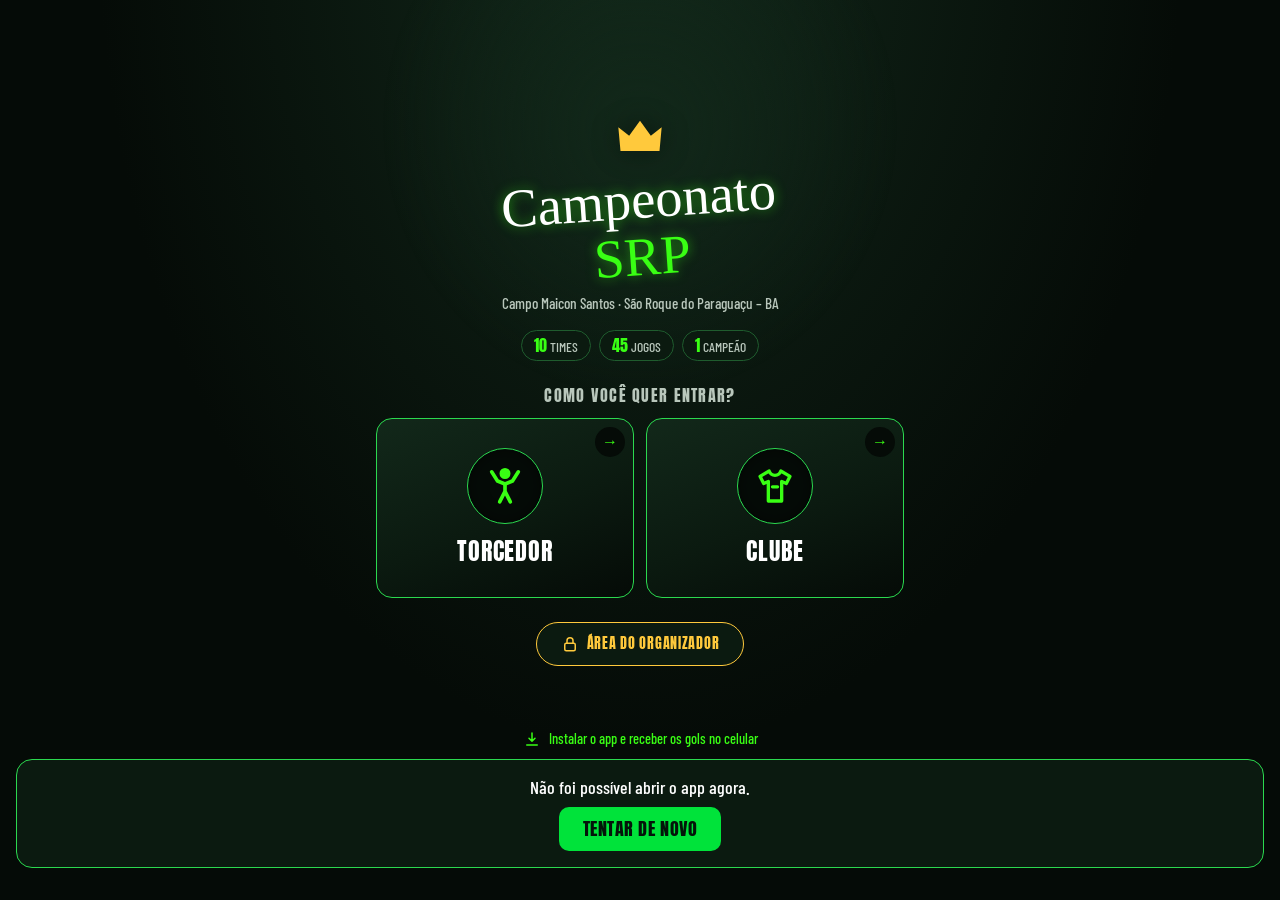
==== commit 5426a4c7: "Corrige abertura travada so com 'Inicio': resgate automatico do cache, SW sem copia velha e app semp" ====
--- a/index.html
+++ b/index.html
@@ -19,6 +19,7 @@
   <link rel="preconnect" href="https://fonts.googleapis.com">
   <link rel="preconnect" href="https://fonts.gstatic.com" crossorigin>
   <link href="https://fonts.googleapis.com/css2?family=Anton&family=Barlow+Condensed:wght@500;700;800&family=Permanent+Marker&display=swap" rel="stylesheet">
+  <script src="js/resgate.js"></script>
   <link rel="stylesheet" href="css/tokens.css">
   <link rel="stylesheet" href="css/base.css">
   <link rel="stylesheet" href="css/componentes.css">
@@ -41,14 +42,14 @@
     <section class="entrada__escolha" aria-labelledby="pergunta">
       <h2 class="entrada__pergunta" id="pergunta">Como você quer entrar?</h2>
       <div class="entrada__opcoes">
-        <a class="entrada__opcao" href="inicio.html" data-perfil="torcedor">
+        <a class="entrada__opcao" href="inicio.html" data-perfil="torcedor" data-modo="torcedor">
           <span class="entrada__icone" aria-hidden="true">
             <svg viewBox="0 0 24 24" fill="none" stroke="currentColor" stroke-width="2.2" stroke-linecap="round" stroke-linejoin="round"><circle cx="12" cy="4.5" r="2.2" fill="currentColor"/><path d="M4 3.5l3.5 5.5 4.5 1.8 4.5-1.8L20 3.5"/><path d="M12 10.8v4.4l-3.2 6.3M12 15.2l3.2 6.3"/></svg>
           </span>
           <strong>Torcedor</strong>
           <span class="entrada__seta" aria-hidden="true">→</span>
         </a>
-        <a class="entrada__opcao" href="clube.html" data-perfil="clube">
+        <a class="entrada__opcao" href="clube.html" data-perfil="clube" data-modo="clube">
           <span class="entrada__icone" aria-hidden="true">
             <svg viewBox="0 0 24 24" fill="none" stroke="currentColor" stroke-width="2" stroke-linejoin="round"><path d="M8.5 3L3 6.2l2.2 4.3 2.8-1.2V21h8V9.3l2.8 1.2L21 6.2 15.5 3c-.6 1.6-1.9 2.6-3.5 2.6S9.1 4.6 8.5 3z"/><path d="M10.5 12.5h3" stroke-linecap="round"/></svg>
           </span>
@@ -58,7 +59,7 @@
       </div>
     </section>
 
-    <a class="entrada__adm" href="admin.html">
+    <a class="entrada__adm" href="admin.html" data-modo="adm">
       <svg viewBox="0 0 24 24" aria-hidden="true" fill="none" stroke="currentColor" stroke-width="2" stroke-linecap="round" stroke-linejoin="round"><rect x="5" y="11" width="14" height="10" rx="2"/><path d="M8 11V7.5a4 4 0 018 0V11"/></svg>
       Área do organizador
     </a>
--- a/css/tokens.css
+++ b/css/tokens.css
@@ -22,6 +22,10 @@
   --cor-linha-campo:      rgba(255, 255, 255, .55);
   --cor-vaga-vazia:       rgba(0, 0, 0, .25);
   --cor-sombra:           rgba(0, 0, 0, .45);
+  /* barra "Chance de vitória": cada lado vai do vermelho (azarão) ao verde (favorito) */
+  --cor-chance-alta:      #1FD65F;
+  --cor-chance-media:     #F5C518;
+  --cor-chance-baixa:     #FF4D4D;
   /* cores das linhas (cartas do elenco e posições) */
   --cor-pos-gol:          #F5C518;
   --cor-pos-def:          #3FA9F5;
--- a/css/componentes.css
+++ b/css/componentes.css
@@ -845,3 +845,345 @@
 .entrada__opcao .entrada__icone, .entrada__opcao .entrada__seta { color: var(--cor-primaria); }
 .entrada__opcao--ultimo .entrada__seta { display: none; }
 .entrada { overflow-x: clip; }
+
+/* ================= v25: compartilhar só ícone, menu e ajustes do painel ================= */
+/* Botão flutuante de compartilhar: círculo com o ícone do WhatsApp */
+.botao-compartilhar { width: 56px; height: 56px; min-height: 0; padding: 0; border-radius: 50%; }
+.botao-compartilhar svg { width: 26px; height: 26px; }
+
+/* Menu: tantas colunas quanto itens (público 6, painel 5) */
+.nav { grid-template-columns: none; grid-auto-flow: column; grid-auto-columns: 1fr; }
+.nav__item { position: relative; }
+.contador--nav { position: absolute; top: 4px; left: 50%; margin-left: 6px; min-width: 18px; height: 18px; padding: 0 5px; font-size: .68rem; }
+@media (min-width: 768px) { .contador--nav { position: static; margin-left: 0; } }
+
+/* Painel: sem menu na tela de login; título limpo */
+.painel--login .nav, .painel--login .header__nav { display: none; }
+.admin__titulo { margin: 0 0 var(--esp-3); font-family: var(--fonte-destaque); font-weight: 400; font-size: 1.4rem; text-transform: uppercase; }
+
+/* Ajustes: blocos com título */
+.ajuste { display: grid; gap: var(--esp-2); padding: var(--esp-4); margin-bottom: var(--esp-3); border-radius: var(--raio-grande); background: var(--cor-fundo-2); border: 1px solid var(--cor-borda); }
+.ajuste h3 { margin: 0; font-size: 1rem; text-transform: uppercase; color: var(--cor-primaria); }
+.ajuste p { margin: 0; }
+.ajuste > .botao { justify-self: start; }
+
+/* ================= v26: feed do mural, times e códigos ================= */
+/* Avatar do feed (escudo do time ou coroa da organização) */
+.avatar-feed { flex: none; display: grid; place-items: center; width: 44px; height: 44px; border-radius: 50%; overflow: hidden; background: var(--cor-fundo-3); border: 1px solid var(--cor-borda); }
+.avatar-feed .escudo { width: 36px; height: 36px; }
+.avatar-feed--org { color: var(--cor-ouro); border-color: var(--cor-ouro); }
+.avatar-feed--org svg { width: 22px; height: 22px; }
+
+/* Compositor (caixa de publicar) */
+.compositor { display: grid; gap: var(--esp-2); padding: var(--esp-3) var(--esp-4); margin-bottom: var(--esp-3); border-radius: var(--raio-grande); }
+.compositor__linha { display: flex; gap: var(--esp-3); align-items: flex-start; }
+.compositor__campo { flex: 1; min-width: 0; display: grid; gap: var(--esp-1); }
+.compositor__quem { font-family: var(--fonte-destaque); font-size: .9rem; text-transform: uppercase; color: var(--cor-primaria); }
+.compositor textarea { width: 100%; min-height: 48px; resize: none; padding: var(--esp-2) 0; border: 0; background: none; color: var(--cor-texto); font: inherit; font-size: 1.05rem; line-height: 1.4; outline: none; }
+.compositor textarea::placeholder { color: var(--cor-texto-2); }
+.compositor__previa { position: relative; overflow: hidden; border-radius: var(--raio-grande); }
+.compositor__previa img { display: block; width: 100%; max-height: 320px; object-fit: cover; }
+.compositor__tirar { position: absolute; top: var(--esp-2); right: var(--esp-2); display: grid; place-items: center; width: 34px; height: 34px; padding: 0; border: 0; border-radius: 50%; background: var(--cor-sombra); color: var(--cor-texto); cursor: pointer; }
+.compositor__tirar svg { width: 18px; height: 18px; }
+.compositor__barra { display: flex; align-items: center; gap: var(--esp-2); padding-top: var(--esp-2); border-top: 1px solid var(--cor-borda); }
+.compositor__ferramenta { position: relative; display: inline-flex; align-items: center; gap: 4px; min-height: 40px; padding: 0 var(--esp-2); border-radius: 999px; color: var(--cor-primaria); cursor: pointer; }
+.compositor__ferramenta:hover, .compositor__ferramenta:focus-within { background: var(--cor-fundo-3); }
+.compositor__ferramenta svg { width: 22px; height: 22px; flex: none; }
+.compositor__jogo select { max-width: 92px; border: 0; background: none; color: var(--cor-primaria); font: inherit; font-size: .85rem; cursor: pointer; }
+.compositor__contador { margin-left: auto; font-size: .8rem; color: var(--cor-texto-2); }
+.compositor__contador--pouco { color: var(--cor-ouro); font-weight: 800; }
+.compositor__barra .botao { min-height: 40px; padding: 0 var(--esp-4); border-radius: 999px; }
+.compositor__nota { margin: 0; }
+.compositor--entrar p { margin: 0; }
+.compositor__codigo { display: flex; gap: var(--esp-2); }
+.compositor__codigo input { flex: 1; min-width: 0; min-height: 44px; padding: 0 var(--esp-3); border: 1px solid var(--cor-borda); border-radius: var(--raio); background: var(--cor-fundo); color: var(--cor-texto); letter-spacing: .2em; text-transform: uppercase; }
+.feed__filtros { margin-top: var(--esp-2); }
+
+/* Publicação */
+.feed { display: grid; gap: var(--esp-3); }
+.post { display: grid; gap: var(--esp-2); padding: var(--esp-3) var(--esp-4) var(--esp-2); border-radius: var(--raio-grande); }
+.post__topo { padding: 0; }
+.post__autor { flex: 1; min-width: 0; display: grid; }
+.post__autor strong { font-family: var(--fonte-destaque); font-weight: 400; text-transform: uppercase; }
+.post__oficial { display: inline-block; padding: 0 6px; border-radius: 999px; background: var(--cor-ouro); color: var(--cor-texto-inverso); font-size: .65rem; font-weight: 800; text-transform: uppercase; }
+.post__menu { display: grid; place-items: center; width: 36px; height: 36px; padding: 0; border: 0; border-radius: 50%; background: none; color: var(--cor-texto-2); cursor: pointer; }
+.post__menu:hover { color: var(--cor-negativo); background: var(--cor-fundo-3); }
+.post__menu svg { width: 18px; height: 18px; }
+.post__descricao { margin: 0; font-size: 1rem; line-height: 1.45; }
+.post__descricao--destaque { font-size: 1.25rem; font-weight: 700; }
+.post__midia { display: block; width: 100%; padding: 0; border: 0; border-radius: var(--raio-grande); overflow: hidden; background: var(--cor-fundo-3); cursor: zoom-in; }
+.post__midia .post__foto { display: block; width: 100%; max-height: 70vh; object-fit: cover; }
+.post__jogo { justify-self: start; display: inline-flex; align-items: center; gap: 4px; margin: 0; }
+.post__jogo svg { width: 14px; height: 14px; }
+.post__acoes { display: flex; gap: var(--esp-2); border-top: 1px solid var(--cor-borda); padding-top: var(--esp-1); }
+.post__acao { display: inline-flex; align-items: center; gap: 6px; min-height: 40px; padding: 0 var(--esp-3); border: 0; border-radius: 999px; background: none; color: var(--cor-texto-2); cursor: pointer; font: inherit; }
+.post__acao:hover, .post__acao:focus-visible { background: var(--cor-fundo-3); color: var(--cor-primaria); }
+.post__acao svg { width: 20px; height: 20px; }
+.post__comentarios { display: grid; gap: var(--esp-1); padding: 0 0 var(--esp-2); }
+.post__ver-todos { justify-self: start; padding: var(--esp-1) 0; color: var(--cor-texto-2); text-decoration: none; }
+.comentario { margin: 0; padding: var(--esp-2) var(--esp-3); border-radius: var(--raio-grande); background: var(--cor-fundo); }
+.comentario__apagar { min-width: 36px; min-height: 36px; padding: 0; color: var(--cor-texto-2); }
+.comentario__apagar svg { width: 16px; height: 16px; }
+.comentario__apagar:hover { color: var(--cor-negativo); }
+.post__comentar { display: flex; flex-wrap: wrap; gap: var(--esp-2); margin-top: var(--esp-1); }
+.post__comentar input[name="nome"] { flex: 1 1 100%; }
+.post__comentar input[name="texto"] { flex: 1; border-radius: 999px; }
+.post__enviar { flex: none; width: 44px; height: 44px; padding: 0; border: 0; border-radius: 50%; background: var(--cor-primaria-forte); color: var(--cor-texto-inverso); cursor: pointer; font-size: 1rem; }
+.post__moderar { display: flex; justify-content: flex-end; gap: var(--esp-2); padding-bottom: var(--esp-2); }
+.fila-aprovacao { display: grid; gap: var(--esp-3); margin-bottom: var(--esp-3); }
+
+/* Foto em tela cheia */
+.foto-cheia { max-width: 100vw; max-height: 100vh; width: 100vw; height: 100vh; margin: 0; padding: 0; border: 0; background: var(--cor-fundo); display: grid; place-items: center; }
+.foto-cheia::backdrop { background: var(--cor-fundo); }
+.foto-cheia img { max-width: 100%; max-height: 100%; object-fit: contain; }
+.foto-cheia__fechar { position: fixed; top: var(--esp-4); right: var(--esp-4); display: grid; place-items: center; width: 44px; height: 44px; padding: 0; border: 0; border-radius: 50%; background: var(--cor-fundo-2); color: var(--cor-texto); cursor: pointer; }
+.foto-cheia__fechar svg { width: 22px; height: 22px; }
+
+/* Galeria do clube: publicação só de texto */
+.galeria__texto { display: grid; place-items: center; height: 100%; margin: 0; padding: var(--esp-3); font-size: .85rem; font-weight: 700; text-align: center; overflow: hidden; }
+
+/* Times e códigos (Ajustes) */
+.times-adm { display: grid; grid-template-columns: repeat(auto-fill, minmax(260px, 1fr)); gap: var(--esp-3); margin-top: var(--esp-3); }
+.time-adm { display: grid; gap: var(--esp-3); padding: var(--esp-3); border-radius: var(--raio-grande); background: var(--cor-fundo); border: 1px solid var(--cor-borda); }
+.time-adm--inativo { opacity: .6; }
+.time-adm__topo { display: flex; align-items: center; gap: var(--esp-3); }
+.time-adm__nome { flex: 1; min-width: 0; display: grid; }
+.time-adm__nome strong { text-transform: uppercase; overflow: hidden; text-overflow: ellipsis; white-space: nowrap; }
+.time-adm__nome span { font-size: .8rem; color: var(--cor-texto-2); }
+.time-adm__editar { display: grid; place-items: center; width: 40px; height: 40px; padding: 0; border: 1px solid var(--cor-borda); border-radius: 50%; background: var(--cor-fundo-2); color: var(--cor-texto-2); cursor: pointer; }
+.time-adm__editar:hover { color: var(--cor-primaria); border-color: var(--cor-borda-neon); }
+.time-adm__editar svg { width: 20px; height: 20px; }
+.time-adm__codigo { display: flex; align-items: center; justify-content: space-between; gap: var(--esp-2); padding: var(--esp-2) var(--esp-3); border-radius: var(--raio); background: var(--cor-fundo-2); border: 1px dashed var(--cor-borda-neon); }
+.time-adm__codigo code { font-family: var(--fonte-destaque); font-size: 1.3rem; letter-spacing: .25em; color: var(--cor-primaria); }
+.time-adm__ver { padding: var(--esp-1) var(--esp-2); border: 0; background: none; color: var(--cor-texto-2); cursor: pointer; font-size: .85rem; text-decoration: underline; }
+.time-adm__acoes { display: grid; grid-template-columns: 1fr 1fr; gap: var(--esp-2); }
+.time-adm__acoes .botao { min-height: 40px; padding: 0 var(--esp-2); }
+.time-adm__acoes .botao:only-child { grid-column: 1 / -1; }
+.time-adm--novo { place-items: center; min-height: 140px; border-style: dashed; color: var(--cor-primaria); cursor: pointer; font-family: var(--fonte-destaque); font-size: 1.1rem; text-transform: uppercase; }
+.time-adm--novo:hover { background: var(--cor-fundo-2); }
+.ajuste .botao svg { width: 18px; height: 18px; flex: none; }
+
+/* ================= v27: chance de vitória nos próximos jogos ================= */
+.chance { display: grid; gap: 6px; margin-top: var(--esp-3); padding-top: var(--esp-3); border-top: 1px solid var(--cor-borda); }
+.chance__rotulos { display: grid; grid-template-columns: auto 1fr auto; align-items: baseline; gap: var(--esp-2); font-size: .95rem; color: var(--cor-texto-2); }
+.chance__titulo { text-align: center; color: var(--cor-texto); font-size: .9rem; cursor: help; }
+.chance__favorito { color: var(--cor-texto); font-weight: 800; }
+.chance__barra { display: flex; gap: 4px; height: 10px; }
+.chance__barra i { flex-basis: 0; min-width: 6px; border-radius: 999px; transition: flex-grow .6s ease; }
+@media (prefers-reduced-motion: reduce) { .chance__barra i { transition: none; } }
+
+/* ================= v28: perfis fixos, menu do clube, curtidas e comentário identificado ================= */
+/* Área do clube: título das seções (fora de "Meu clube") */
+.clube-titulo { display: flex; align-items: center; gap: var(--esp-3); margin: 0 0 var(--esp-3); font-family: var(--fonte-titulo); font-size: 1.6rem; line-height: 1.1; }
+.clube-titulo .escudo { width: 40px; height: 40px; flex: none; }
+.clube-titulo span { display: grid; min-width: 0; }
+.clube-titulo small { font-family: var(--fonte-destaque); font-size: .8rem; letter-spacing: .08em; text-transform: uppercase; color: var(--cor-primaria); overflow: hidden; text-overflow: ellipsis; white-space: nowrap; }
+.clube-hero__time { padding-right: 0; }
+.partida:hover { border-color: var(--cor-borda); }
+.podio__item > small { font-size: .75rem; }
+.lista .artilheiro.linha--destaque { outline: 2px solid var(--cor-primaria); outline-offset: -2px; background: var(--cor-fundo-3); }
+.nav__item .ponto { top: 6px; right: auto; left: 50%; margin-left: 8px; }
+@media (min-width: 768px) { .nav__item .ponto { position: static; margin-left: 0; } }
+/* 5 itens no menu do clube: rótulos curtos cabem em 360px */
+@media (max-width: 380px) { .nav--inferior .nav__item span { font-size: .72rem; } }
+
+/* Mural: curtir */
+.post__curtir--ativo, .post__curtir--ativo:hover { color: var(--cor-negativo); }
+.post__curtir--ativo svg { fill: currentColor; }
+.post__curtir svg { transition: transform .2s ease; }
+.post__curtir:active svg { transform: scale(1.25); }
+@media (prefers-reduced-motion: reduce) { .post__curtir svg { transition: none; } }
+.feed__quem { margin: 0 0 var(--esp-2); }
+
+/* Comentário de clube (escudo) e da organização (coroa) */
+.comentario__autor { display: inline-flex; align-items: center; gap: 4px; vertical-align: middle; }
+.comentario__autor .escudo { width: 18px; height: 18px; }
+.comentario__autor svg { width: 14px; height: 14px; }
+.comentario__autor--org { color: var(--cor-ouro); }
+.chance__barra { gap: 3px; }
+.barra-acoes__largo { grid-column: 1 / -1; }
+
+/* ================= v31: selo de quem está logado e faixa de jogos girando ================= */
+/* Selo do perfil no topo (substitui o botão Sair; o Sair fica no menu do selo) */
+.perfil { position: relative; flex: none; }
+@media (min-width: 768px) { .perfil { margin-left: var(--esp-3); } }
+.perfil__selo {
+  display: inline-flex; align-items: center; gap: 6px; min-height: 40px; max-width: 128px; padding: 0 var(--esp-3) 0 6px;
+  border: 1px solid var(--cor-borda-neon); border-radius: 999px; background: var(--cor-fundo-2); color: var(--cor-primaria);
+  font-family: var(--fonte-destaque); font-size: .85rem; text-transform: uppercase; cursor: pointer;
+}
+.perfil__selo span { overflow: hidden; text-overflow: ellipsis; white-space: nowrap; }
+.perfil__selo svg, .perfil__selo .escudo { flex: none; width: 26px; height: 26px; }
+.perfil__selo svg { padding: 3px; border-radius: 50%; background: var(--cor-fundo-3); }
+.perfil__selo--adm { border-color: var(--cor-ouro); color: var(--cor-ouro); }
+.perfil__selo--clube { border-color: var(--cor-borda-neon); color: var(--cor-texto); }
+.perfil__selo[aria-expanded="true"] { background: var(--cor-fundo-3); }
+.perfil__menu {
+  position: absolute; top: calc(100% + var(--esp-2)); right: 0; z-index: 60; display: grid; gap: var(--esp-2); min-width: 220px;
+  padding: var(--esp-3); border: 1px solid var(--cor-borda-neon); border-radius: var(--raio-grande); background: var(--cor-fundo-2); box-shadow: 0 8px 24px var(--cor-sombra);
+}
+.perfil__menu[hidden] { display: none; }
+.perfil__quem { display: grid; margin: 0; }
+.perfil__quem small { color: var(--cor-texto-2); font-size: .75rem; text-transform: uppercase; }
+.perfil__quem strong { font-family: var(--fonte-destaque); font-weight: 400; font-size: 1.1rem; text-transform: uppercase; }
+.perfil__voltar { color: var(--cor-primaria); }
+.perfil__menu .header__sair { justify-content: center; margin: 0; }
+.header__sino { margin-right: var(--esp-2); }
+/* telas bem estreitas: a marca encolhe para caber marca + sino + selo */
+.header__marca { white-space: nowrap; min-width: 0; }
+@media (max-width: 380px) { .header__marca { font-size: .95rem; gap: 6px; } .header__marca svg { width: 20px; height: 20px; } .header { padding: 0 var(--esp-3); } .perfil__selo { max-width: 104px; } }
+
+/* Faixa de jogos da tela inicial: um jogo de cada vez, troca sozinha */
+.entrada__slides { display: grid; }
+.entrada__slide { grid-area: 1 / 1; display: grid; gap: var(--esp-2); opacity: 0; transform: translateX(16px); transition: opacity .45s ease, transform .45s ease; pointer-events: none; }
+.entrada__slide--ativo { opacity: 1; transform: none; pointer-events: auto; }
+.entrada__pontos { display: flex; justify-content: center; gap: 6px; }
+.entrada__pontos i { width: 6px; height: 6px; border-radius: 999px; background: var(--cor-borda); transition: width .3s ease, background .3s ease; cursor: pointer; }
+.entrada__pontos i.ativo { width: 18px; background: var(--cor-primaria); }
+.entrada__agora { transition: border-color .45s ease, box-shadow .45s ease; }
+@media (prefers-reduced-motion: reduce) { .entrada__slide, .entrada__pontos i { transition: none; transform: none; } }
+
+/* ================= v32: quem está online agora (Presence) ================= */
+.ponto-online { display: inline-block; flex: none; width: 9px; height: 9px; border-radius: 50%; background: var(--cor-positivo); box-shadow: 0 0 0 0 var(--cor-positivo); animation: online-pulso 2s ease-out infinite; }
+@keyframes online-pulso { 0% { box-shadow: 0 0 0 0 rgba(57, 255, 20, .55); } 100% { box-shadow: 0 0 0 8px rgba(57, 255, 20, 0); } }
+@media (prefers-reduced-motion: reduce) { .ponto-online { animation: none; } }
+
+/* Início da torcida */
+.online-agora { display: flex; align-items: center; gap: var(--esp-2); margin: 0 auto var(--esp-3); padding: 4px var(--esp-3); border: 1px solid var(--cor-borda); border-radius: 999px; background: var(--cor-fundo-2); color: var(--cor-texto-2); font-size: .9rem; width: fit-content; }
+.online-agora strong { color: var(--cor-texto); }
+.online-agora.oculto { display: none; }
+
+/* Painel do Adm (Ajustes) */
+.online h3 { display: flex; align-items: center; gap: var(--esp-2); }
+.online__total { margin: 0 0 var(--esp-2); color: var(--cor-texto-2); }
+.online__total strong { font-family: var(--fonte-destaque); font-weight: 400; font-size: 2rem; color: var(--cor-primaria); margin-right: 4px; }
+.online__numeros { display: grid; grid-template-columns: repeat(3, 1fr); gap: var(--esp-2); margin-bottom: var(--esp-3); }
+.online__numeros div { display: grid; place-items: center; padding: var(--esp-2) 0; border: 1px solid var(--cor-borda); border-radius: var(--raio); background: var(--cor-fundo); }
+.online__numeros strong { font-family: var(--fonte-destaque); font-weight: 400; font-size: 1.4rem; line-height: 1.1; color: var(--cor-texto); }
+.online__numeros small { font-size: .7rem; text-transform: uppercase; color: var(--cor-texto-2); }
+.online__clubes { display: flex; flex-wrap: wrap; gap: var(--esp-2); margin: 0 0 var(--esp-2); padding: 0; list-style: none; }
+.online__clube { display: inline-flex; align-items: center; gap: 6px; padding: 4px var(--esp-3) 4px 4px; border: 1px solid var(--cor-borda-neon); border-radius: 999px; background: var(--cor-fundo); font-size: .9rem; }
+.online__clube .escudo { width: 24px; height: 24px; }
+.online__clube small { color: var(--cor-texto-2); }
+
+/* ================= v34: contador compacto (torcedor) e "Ao vivo" no menu do ADM ================= */
+/* Bolinha piscando */
+.ponto-online { animation: online-piscar 1.4s ease-in-out infinite; }
+@keyframes online-piscar { 0%, 100% { opacity: 1; box-shadow: 0 0 0 0 rgba(57, 255, 20, .55); } 50% { opacity: .35; box-shadow: 0 0 0 5px rgba(57, 255, 20, 0); } }
+@media (prefers-reduced-motion: reduce) { .ponto-online { animation: none; } }
+
+/* Início: só "● 3 pessoas", discreto, no canto do topo */
+.hero { position: relative; }
+.online-agora {
+  position: absolute; top: 0; right: 0; display: inline-flex; width: auto; margin: 0; padding: 0; gap: 6px;
+  border: 0; background: none; font-size: .8rem; color: var(--cor-texto-2);
+}
+.online-agora .ponto-online { width: 8px; height: 8px; }
+
+/* Selo ADM: bolinha + total */
+.perfil__ao-vivo { display: inline-flex; align-items: center; gap: 4px; margin-left: 2px; font-style: normal; font-size: .8rem; color: var(--cor-texto); }
+.perfil__ao-vivo .ponto-online { width: 7px; height: 7px; }
+.perfil__selo--adm { max-width: 150px; }
+
+/* Menu do selo: "Ao vivo" */
+.perfil__extra:empty { display: none; }
+.perfil__extra { display: grid; gap: var(--esp-2); padding: var(--esp-2) 0; border-top: 1px solid var(--cor-borda); border-bottom: 1px solid var(--cor-borda); }
+.perfil__menu { min-width: 250px; max-width: calc(100vw - 2 * var(--esp-3)); }
+.online__titulo { display: flex; align-items: center; gap: 6px; margin: 0; font-family: var(--fonte-destaque); text-transform: uppercase; color: var(--cor-negativo); }
+.online__titulo strong { color: var(--cor-texto); font-weight: 400; }
+.perfil__extra .online__numeros { margin: 0; }
+.perfil__extra .online__numeros strong { font-size: 1.2rem; }
+.perfil__extra .online__clubes { margin: 0; max-height: 160px; overflow-y: auto; }
+.perfil__extra .online__clube { font-size: .8rem; }
+.perfil__extra .online__clube .escudo { width: 20px; height: 20px; }
+.hero .online-agora { position: static; display: flex; justify-content: flex-end; align-items: center; margin: 0; }
+.hero .online-agora.oculto { display: none; }
+
+/* ================= v35: time do coração, torcida online nos jogos e pico do dia ================= */
+/* Menu do selo (torcedor): meu time */
+.meu-time { display: flex; align-items: center; gap: var(--esp-2); }
+.meu-time .escudo { width: 32px; height: 32px; }
+.meu-time > span { display: grid; flex: 1; min-width: 0; }
+.meu-time small { font-size: .7rem; text-transform: uppercase; color: var(--cor-texto-2); }
+.meu-time strong { font-family: var(--fonte-destaque); font-weight: 400; text-transform: uppercase; overflow: hidden; text-overflow: ellipsis; white-space: nowrap; }
+.perfil__extra .avisos { display: grid; gap: var(--esp-2); }
+.perfil__extra .avisos .botao { width: 100%; }
+button.escolha-time--ativo { border-color: var(--cor-primaria); background: var(--cor-fundo-3); box-shadow: var(--cor-brilho); }
+
+
+/* Início: cartão "Meu time" */
+.meu-time-card { display: grid; grid-template-columns: auto 1fr auto; align-items: center; gap: var(--esp-3); margin-bottom: var(--esp-3); color: var(--cor-texto); border-color: var(--cor-borda-neon); }
+.meu-time-card:hover { text-decoration: none; box-shadow: var(--cor-brilho); }
+.meu-time-card > .escudo { width: 56px; height: 56px; }
+.meu-time-card__info { display: grid; gap: 2px; min-width: 0; }
+.meu-time-card__info small, .meu-time-card__proximo small { font-family: var(--fonte-destaque); font-size: .7rem; letter-spacing: .06em; text-transform: uppercase; color: var(--cor-primaria); }
+.meu-time-card__info strong { font-family: var(--fonte-destaque); font-weight: 400; font-size: 1.2rem; text-transform: uppercase; overflow: hidden; text-overflow: ellipsis; white-space: nowrap; }
+.meu-time-card .forma__item { width: 20px; height: 20px; font-size: .65rem; }
+.meu-time-card__proximo { display: grid; justify-items: center; gap: 2px; max-width: 96px; text-align: center; font-size: .8rem; }
+.meu-time-card__proximo > span:not(.texto-pequeno) { max-width: 96px; overflow: hidden; text-overflow: ellipsis; white-space: nowrap; font-weight: 700; text-transform: uppercase; }
+.meu-time-card__vivo { display: inline-flex; align-items: center; gap: 4px; color: var(--cor-negativo); }
+
+/* Card do jogo: acompanhando agora + torcida online */
+.jogo__torcida { display: flex; flex-wrap: wrap; align-items: center; justify-content: center; gap: var(--esp-2) var(--esp-4); margin-top: var(--esp-2); font-size: .85rem; color: var(--cor-texto-2); }
+.jogo__acompanhando { display: inline-flex; align-items: center; gap: 6px; }
+.jogo__acompanhando b { color: var(--cor-texto); }
+.jogo__torcida-placar { display: inline-flex; align-items: center; gap: 6px; }
+.jogo__torcida-placar .escudo { width: 20px; height: 20px; }
+.jogo__torcida-placar b { color: var(--cor-texto); font-family: var(--fonte-destaque); font-weight: 400; font-size: 1rem; }
+.jogo__torcida-placar i { font-style: normal; }
+.jogo__torcida.oculto, .jogo__torcida-placar.oculto { display: none; }
+
+/* ADM: pico do dia */
+.online__picos { margin: 0; color: var(--cor-texto-2); }
+.online__picos strong { color: var(--cor-texto); }
+
+/* ================= v36: configurações do torcedor, torcida declarada (clube e ADM) ================= */
+/* Menu do selo (torcedor) */
+.perfil__extra .botao svg { width: 18px; height: 18px; }
+
+/* Configurações do torcedor */
+.configuracoes .form { gap: var(--esp-3); grid-template-columns: minmax(0, 1fr); }
+.configuracoes .form > * { min-width: 0; }
+.config { display: grid; gap: var(--esp-2); padding-top: var(--esp-3); border-top: 1px solid var(--cor-borda); }
+.config h3 { margin: 0; font-size: 1rem; }
+.config__time { display: flex; align-items: center; gap: var(--esp-3); }
+.config__time .escudo { width: 48px; height: 48px; }
+.config__time strong { flex: 1; min-width: 0; font-family: var(--fonte-destaque); font-weight: 400; font-size: 1.2rem; text-transform: uppercase; overflow: hidden; text-overflow: ellipsis; white-space: nowrap; }
+.config__time > span { flex: 1; }
+.config__nome { display: flex; gap: var(--esp-2); }
+.config__nome input { flex: 1; min-width: 0; min-height: 44px; padding: 0 var(--esp-3); background: var(--cor-fundo); border: 1px solid var(--cor-borda); border-radius: var(--raio); color: var(--cor-texto); font: inherit; }
+.opcoes-avisos { display: grid; gap: var(--esp-2); }
+.opcao-aviso { min-height: 44px; padding: 0 var(--esp-3); border: 1px solid var(--cor-borda); border-radius: var(--raio); background: var(--cor-fundo); color: var(--cor-texto-2); font: inherit; font-weight: 700; text-align: left; cursor: pointer; }
+.opcao-aviso--ativa { border-color: var(--cor-primaria); background: var(--cor-fundo-3); color: var(--cor-texto); box-shadow: var(--cor-brilho); }
+.opcao-aviso--ativa::before { content: "✓ "; color: var(--cor-primaria); }
+
+/* Área do clube: torcida declarada */
+.clube-torcida { display: grid; gap: 2px; padding: var(--esp-2) var(--esp-3); border-radius: var(--raio); background: var(--cor-fundo); border: 1px solid var(--cor-borda); }
+.clube-torcida__numero strong { font-family: var(--fonte-destaque); font-weight: 400; font-size: 1.3rem; color: var(--cor-primaria); }
+.clube-torcida__extra { font-size: .8rem; color: var(--cor-texto-2); }
+.clube-torcida__online { display: inline-flex; align-items: center; gap: 6px; font-size: .8rem; color: var(--cor-texto); }
+.clube-torcida__online.oculto { display: none; }
+
+/* ADM: torcidas */
+.torcidas__total { margin: 0 0 var(--esp-2); color: var(--cor-texto-2); display: flex; flex-wrap: wrap; align-items: center; gap: 6px; }
+.torcidas__total strong { font-family: var(--fonte-destaque); font-weight: 400; font-size: 1.5rem; color: var(--cor-primaria); }
+.torcidas { display: grid; gap: var(--esp-2); margin: 0 0 var(--esp-2); padding: 0; list-style: none; }
+.torcidas__linha { display: grid; grid-template-columns: 26px 28px 1fr auto auto; align-items: center; gap: var(--esp-2); }
+.torcidas__linha .escudo { width: 28px; height: 28px; }
+.torcidas__pos { font-family: var(--fonte-destaque); color: var(--cor-texto-2); text-align: right; }
+.torcidas__nome { display: grid; gap: 4px; min-width: 0; font-weight: 700; text-transform: uppercase; font-size: .85rem; overflow: hidden; text-overflow: ellipsis; white-space: nowrap; }
+.torcidas__nome i { display: block; height: 6px; min-width: 2px; border-radius: 999px; background: var(--cor-primaria-forte); }
+.torcidas__n { display: grid; justify-items: end; line-height: 1.1; }
+.torcidas__n strong { font-family: var(--fonte-destaque); font-weight: 400; font-size: 1.2rem; }
+.torcidas__n small { font-size: .7rem; color: var(--cor-texto-2); }
+.torcidas__on { min-width: 34px; font-size: .8rem; color: var(--cor-positivo); text-align: right; }
+.torcidas__on--zero { color: var(--cor-texto-2); opacity: .6; }
+.config__nome input { width: 0; }
+.config__nome .botao { flex: none; padding-left: var(--esp-3); padding-right: var(--esp-3); }
+.entrada__adm { position: relative; }
+.entrada__adm--ultimo { box-shadow: 0 0 12px rgba(255, 201, 60, .45); }
+.entrada__adm .entrada__selo { position: static; transform: none; margin-right: 4px; background: var(--cor-ouro); }
+
+/* Resgate da abertura (js/resgate.js) */
+.resgate { position: fixed; left: var(--esp-4); right: var(--esp-4); bottom: var(--esp-6); z-index: 100; display: grid; gap: var(--esp-2); justify-items: center; padding: var(--esp-4); border: 1px solid var(--cor-borda-neon); border-radius: var(--raio-grande); background: var(--cor-fundo-2); color: var(--cor-texto); text-align: center; }
+.resgate p { margin: 0; }
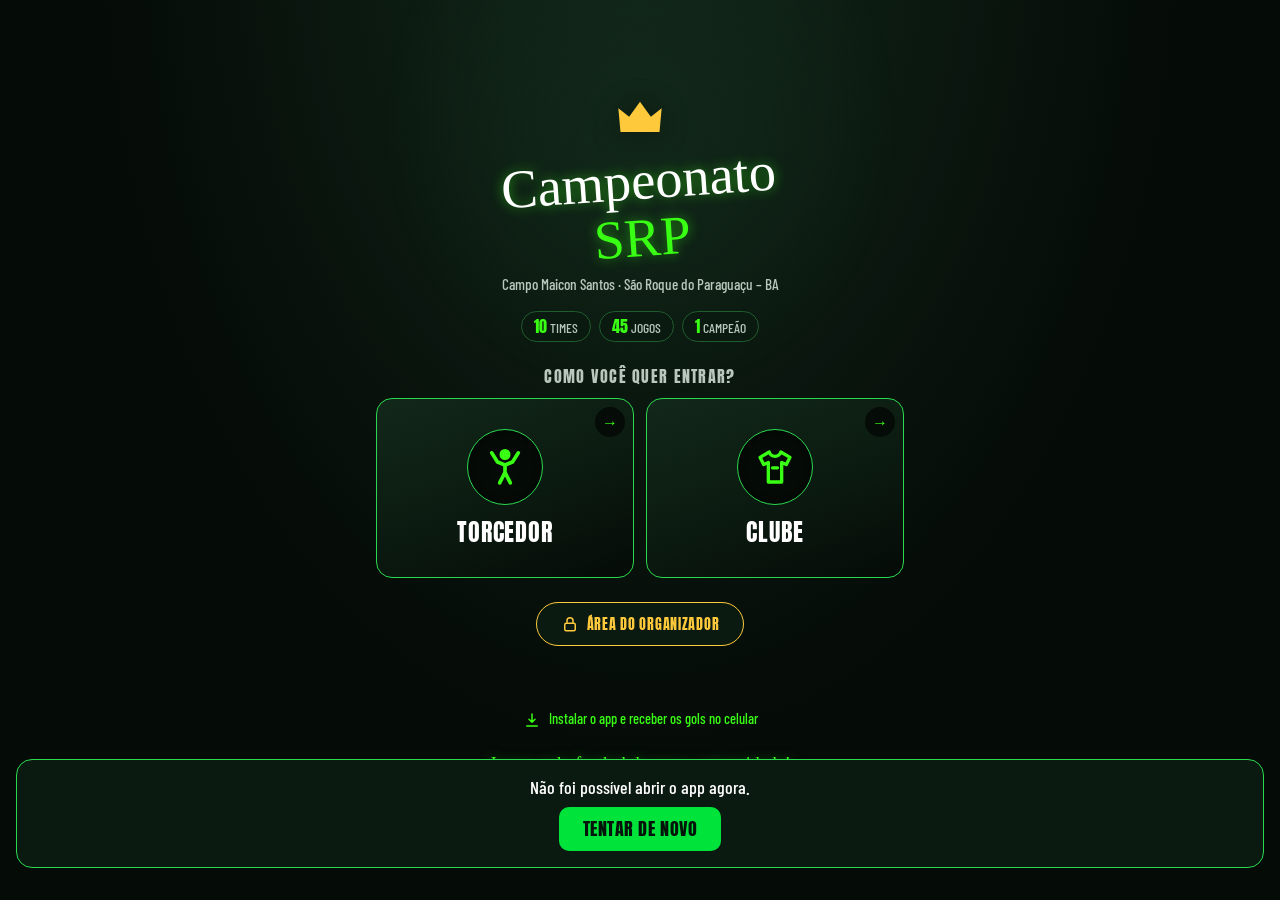
==== commit 97998c9f: "Credito discreto do desenvolvedor no rodape da tela inicial e do Inicio (sw v40) Co-Authored-By: Cla" ====
--- a/index.html
+++ b/index.html
@@ -71,6 +71,7 @@
       Instalar o app e receber os gols no celular
     </a>
     <p class="rodape-frase">Juntos pelo futebol de nossa comunidade!</p>
+    <p class="credito">Desenvolvido por Caio Cavalcante</p>
   </main>
   <script type="module" src="js/paginas/entrada.js"></script>
 </body>
--- a/css/componentes.css
+++ b/css/componentes.css
@@ -1069,7 +1069,7 @@
 /* ================= v34: contador compacto (torcedor) e "Ao vivo" no menu do ADM ================= */
 /* Bolinha piscando */
 .ponto-online { animation: online-piscar 1.4s ease-in-out infinite; }
-@keyframes online-piscar { 0%, 100% { opacity: 1; box-shadow: 0 0 0 0 rgba(57, 255, 20, .55); } 50% { opacity: .35; box-shadow: 0 0 0 5px rgba(57, 255, 20, 0); } }
+@keyframes online-piscar { 0%, 100% { opacity: 1; } 50% { opacity: .35; } } /* só opacidade: não redesenha a tela a cada quadro */
 @media (prefers-reduced-motion: reduce) { .ponto-online { animation: none; } }
 
 /* Início: só "● 3 pessoas", discreto, no canto do topo */
@@ -1187,3 +1187,10 @@
 /* Resgate da abertura (js/resgate.js) */
 .resgate { position: fixed; left: var(--esp-4); right: var(--esp-4); bottom: var(--esp-6); z-index: 100; display: grid; gap: var(--esp-2); justify-items: center; padding: var(--esp-4); border: 1px solid var(--cor-borda-neon); border-radius: var(--raio-grande); background: var(--cor-fundo-2); color: var(--cor-texto); text-align: center; }
 .resgate p { margin: 0; }
+.novo-confronto { display: grid; grid-template-columns: minmax(0, 1fr) auto; gap: var(--esp-2); align-items: center; }
+.novo-confronto select { width: 100%; }
+@media (max-width: 380px) { .novo-confronto { grid-template-columns: 1fr; } }
+
+/* Crédito do desenvolvedor: discreto, no rodapé */
+.credito { margin: var(--esp-3) 0 0; text-align: center; font-size: .7rem; letter-spacing: .04em; font-weight: 500; color: color-mix(in srgb, var(--cor-texto-2) 60%, transparent); }
+.entrada .credito { margin: 0; }
